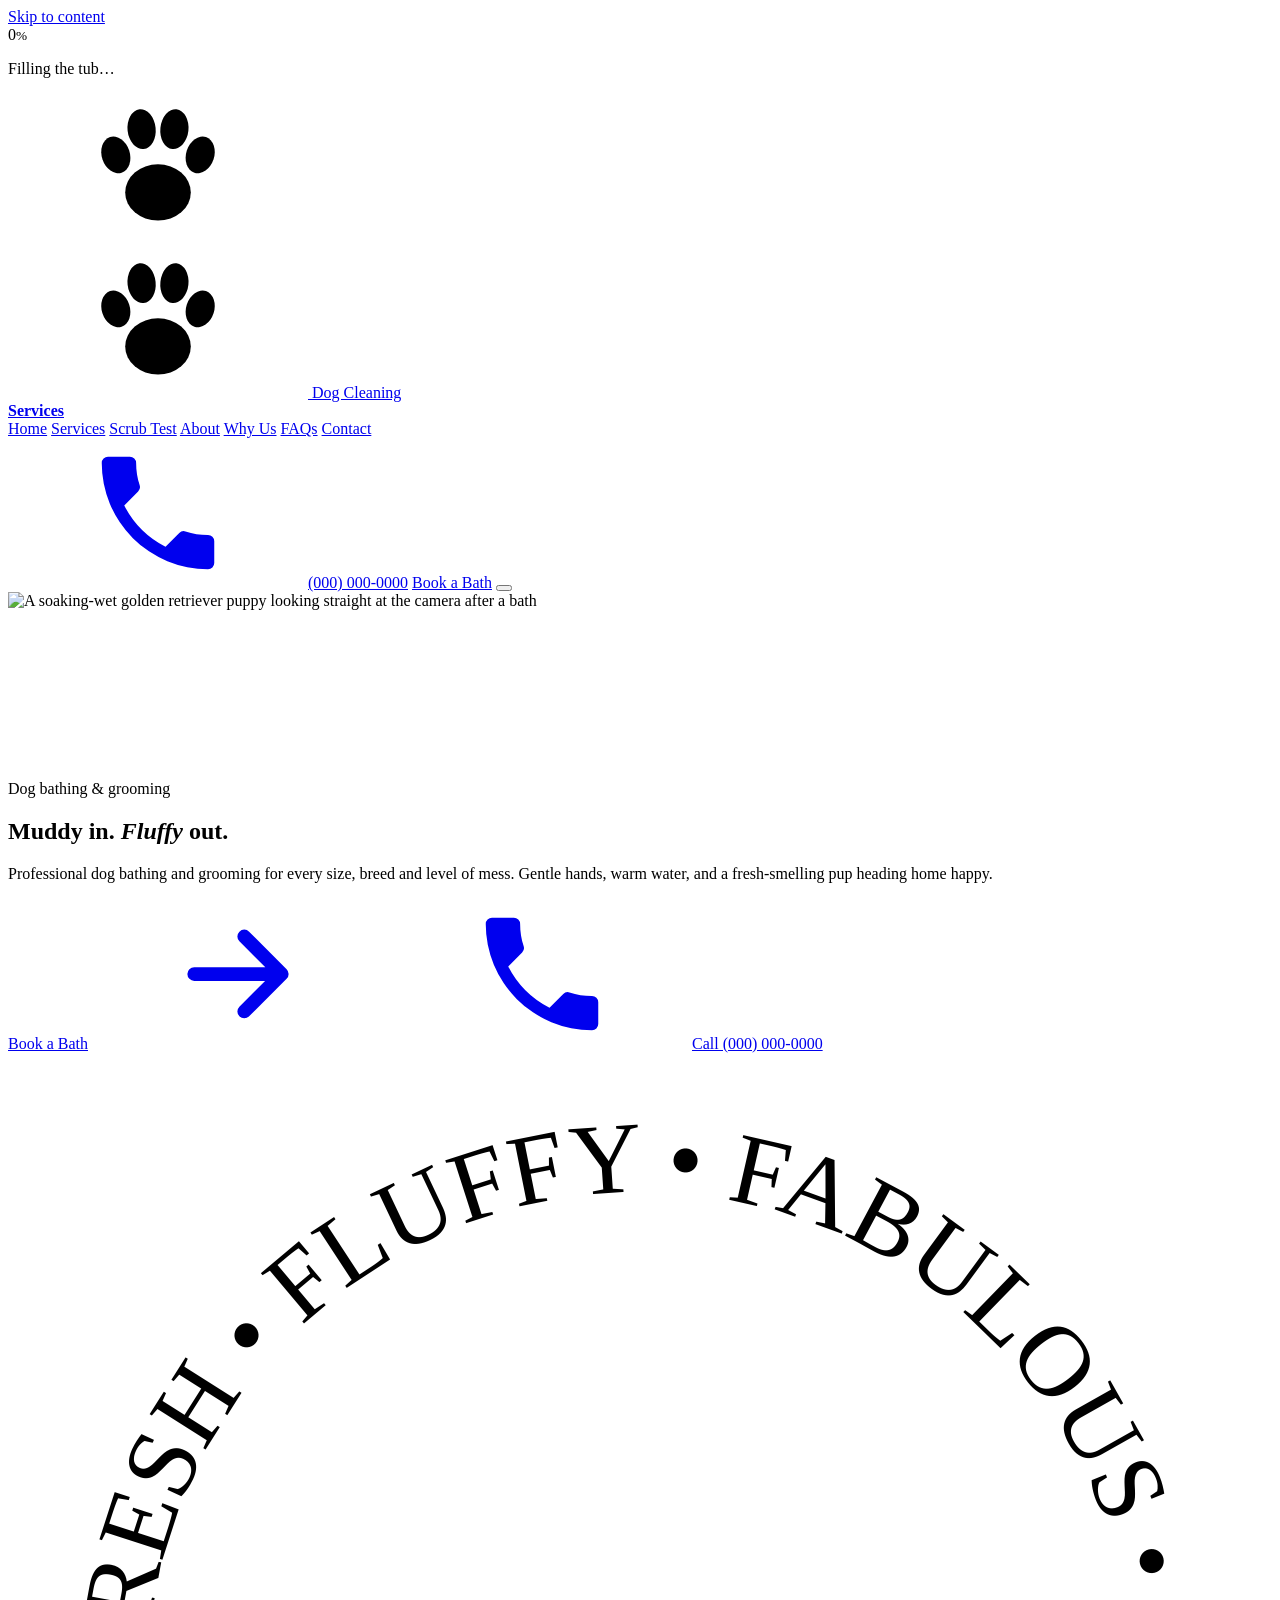
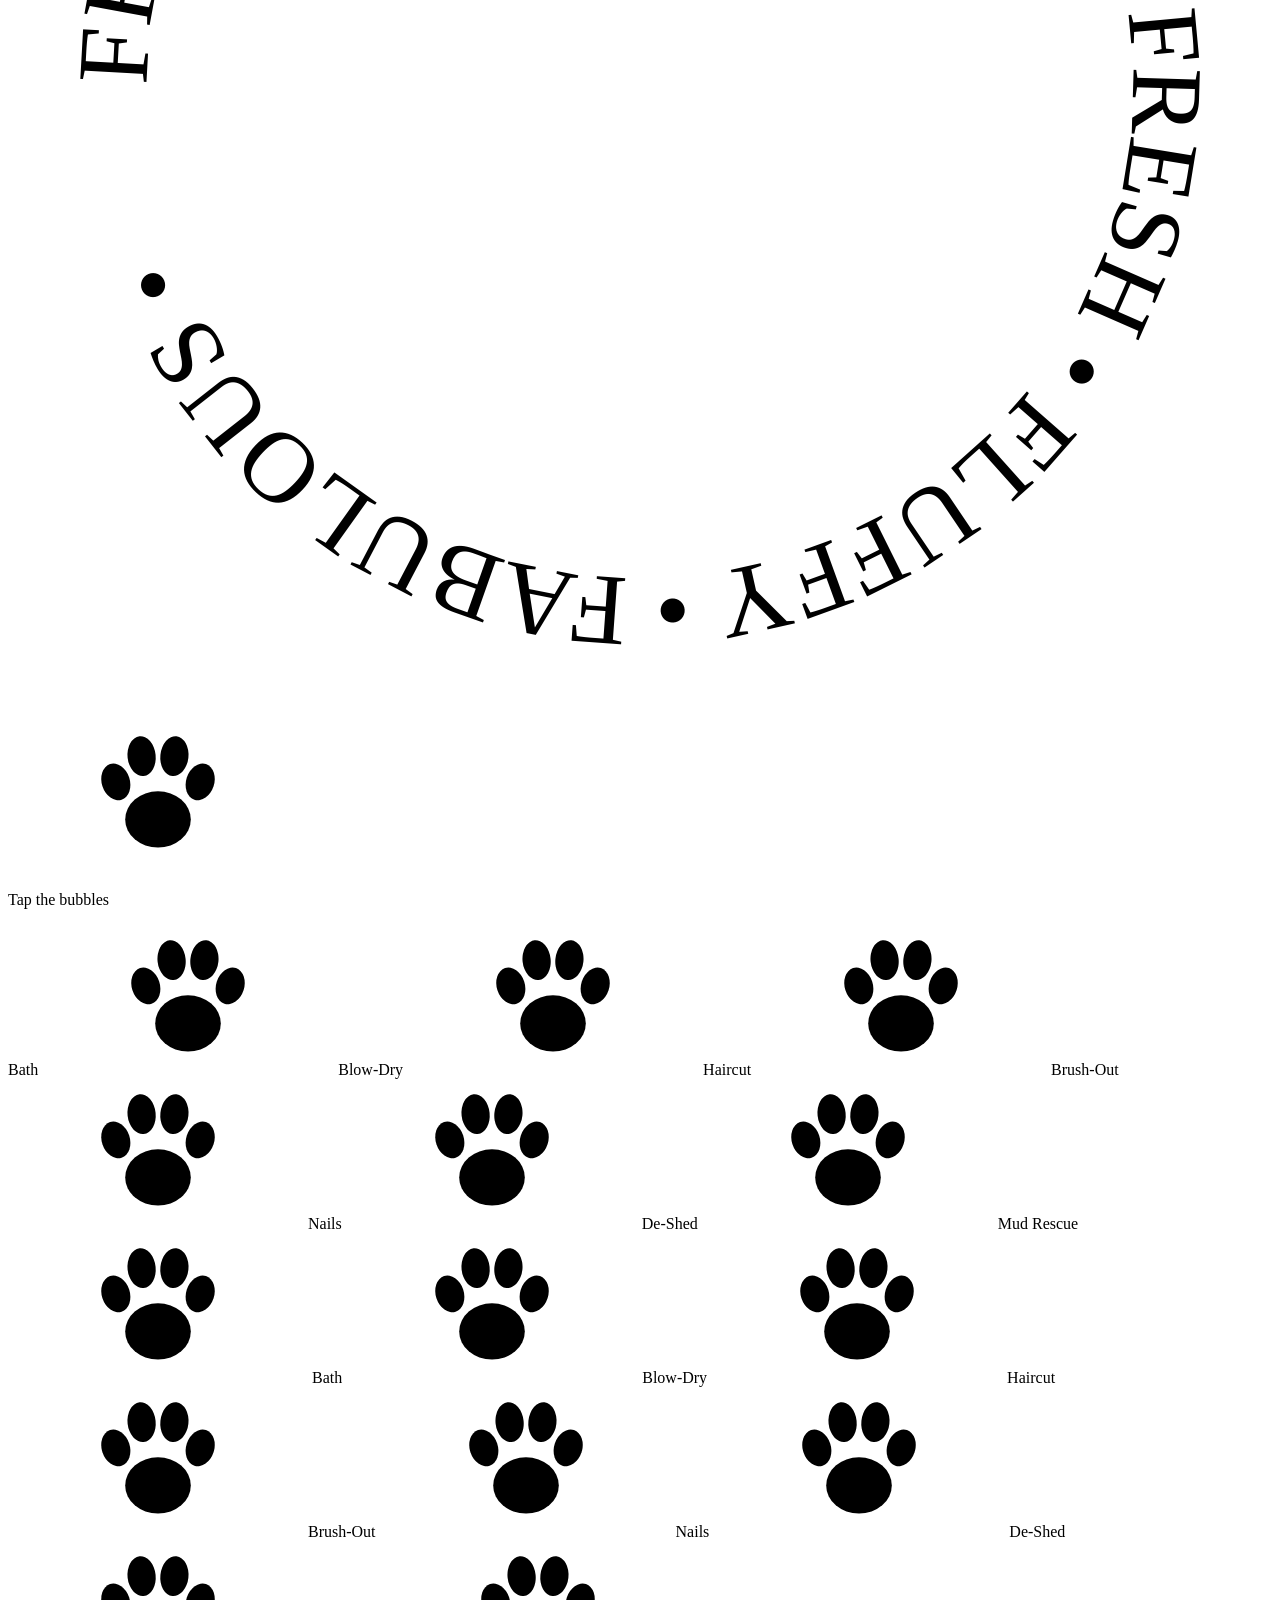
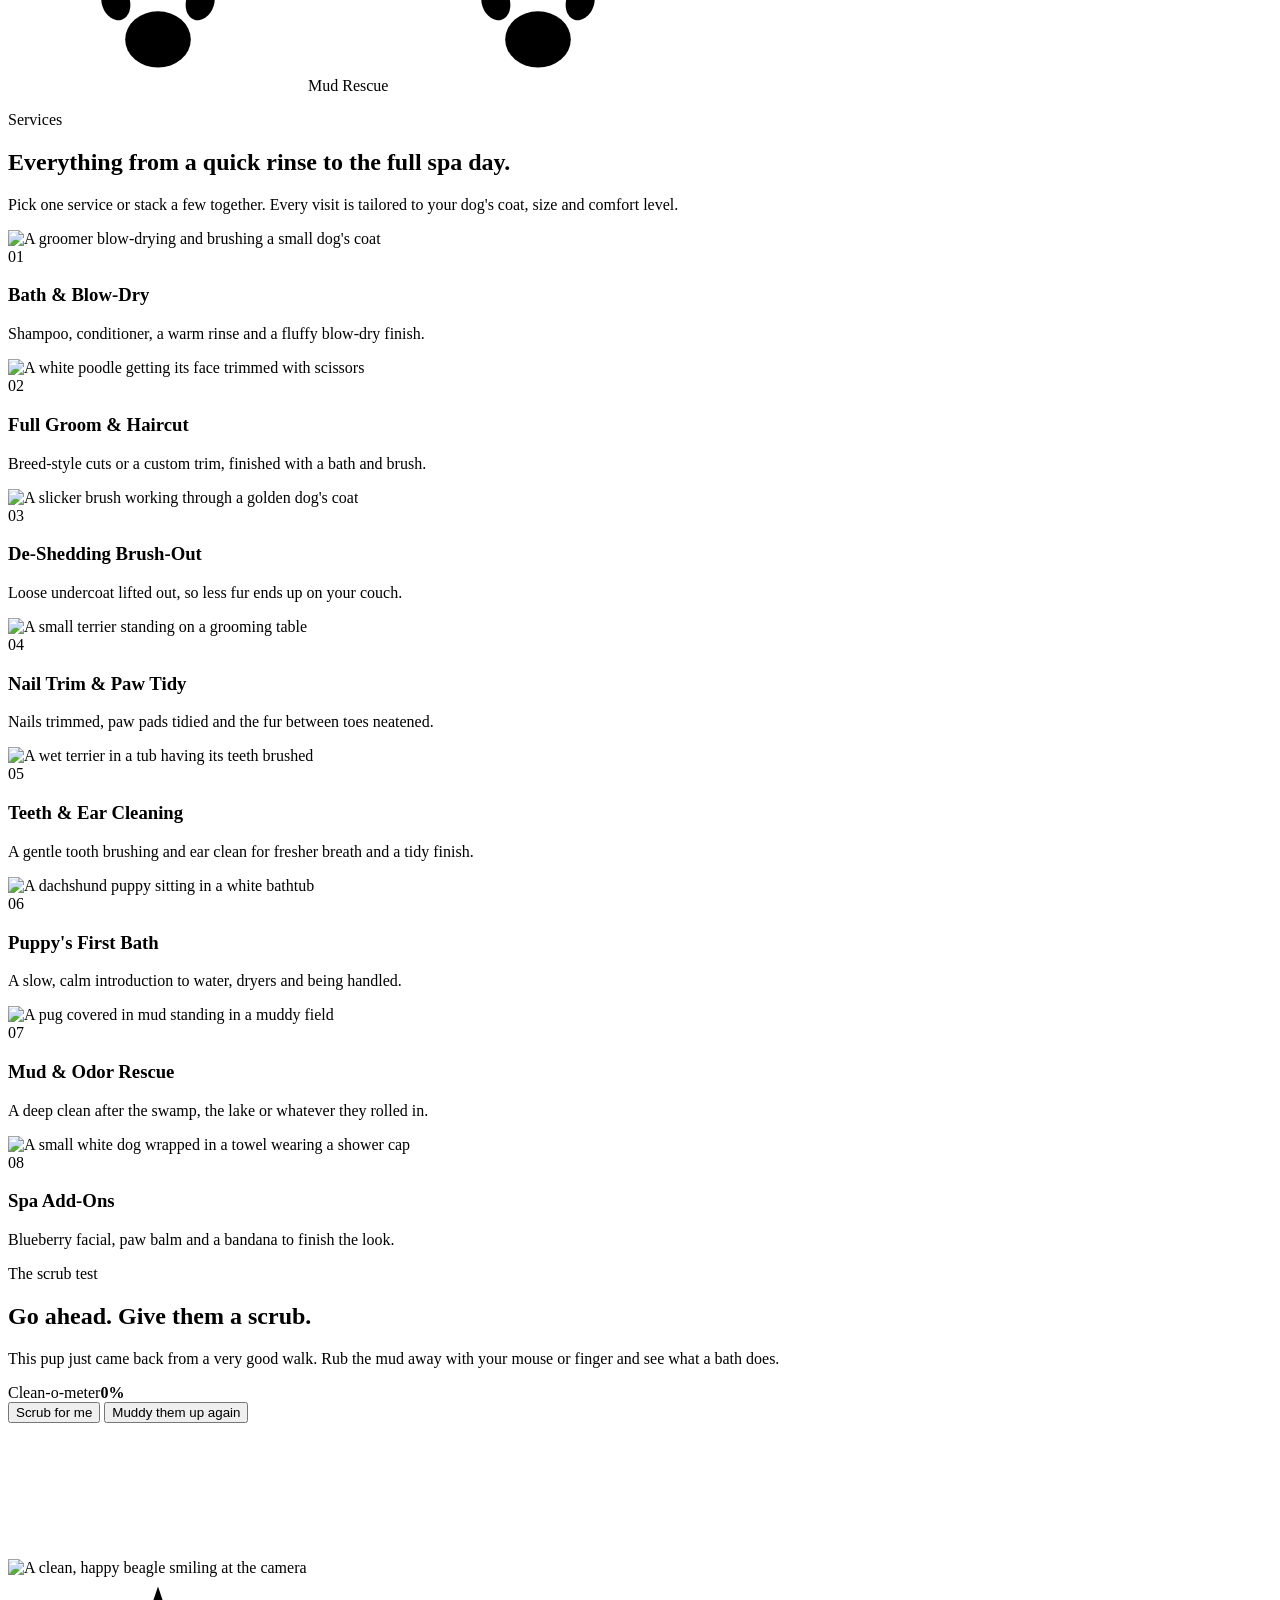
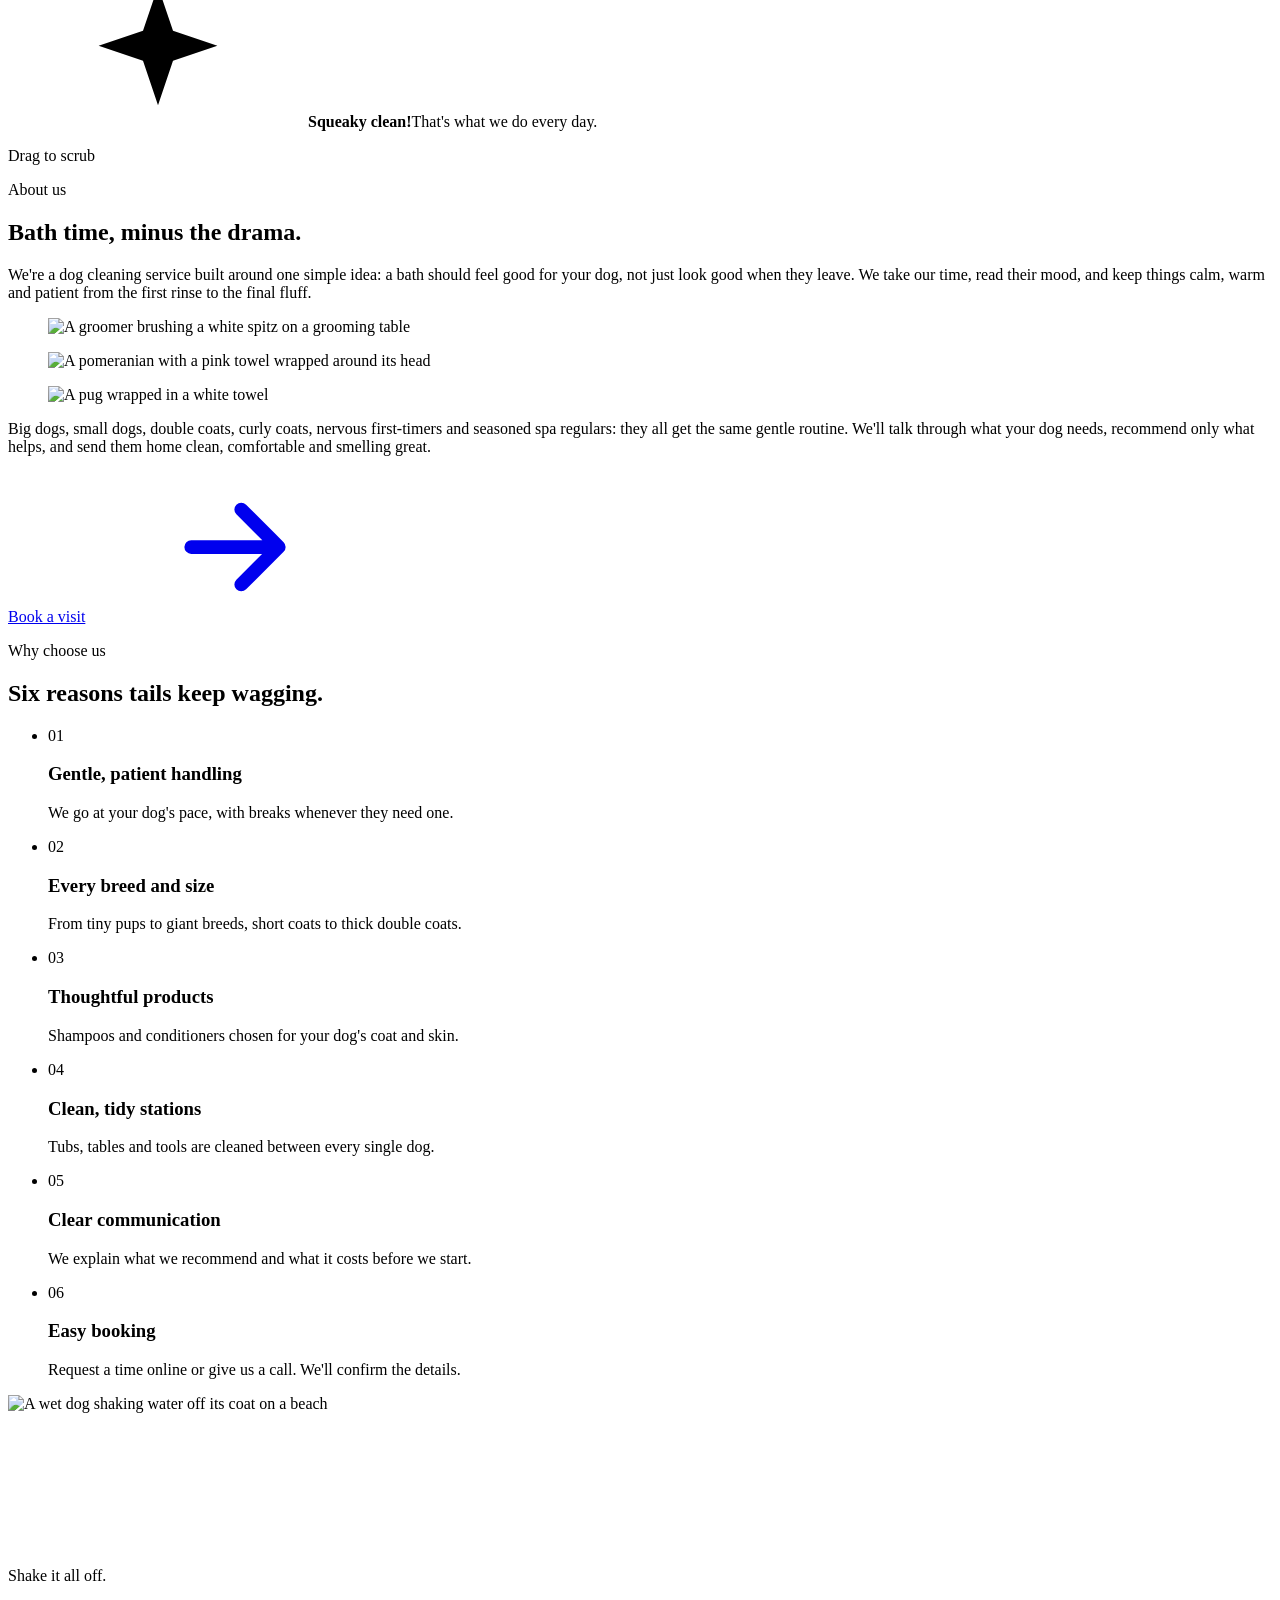
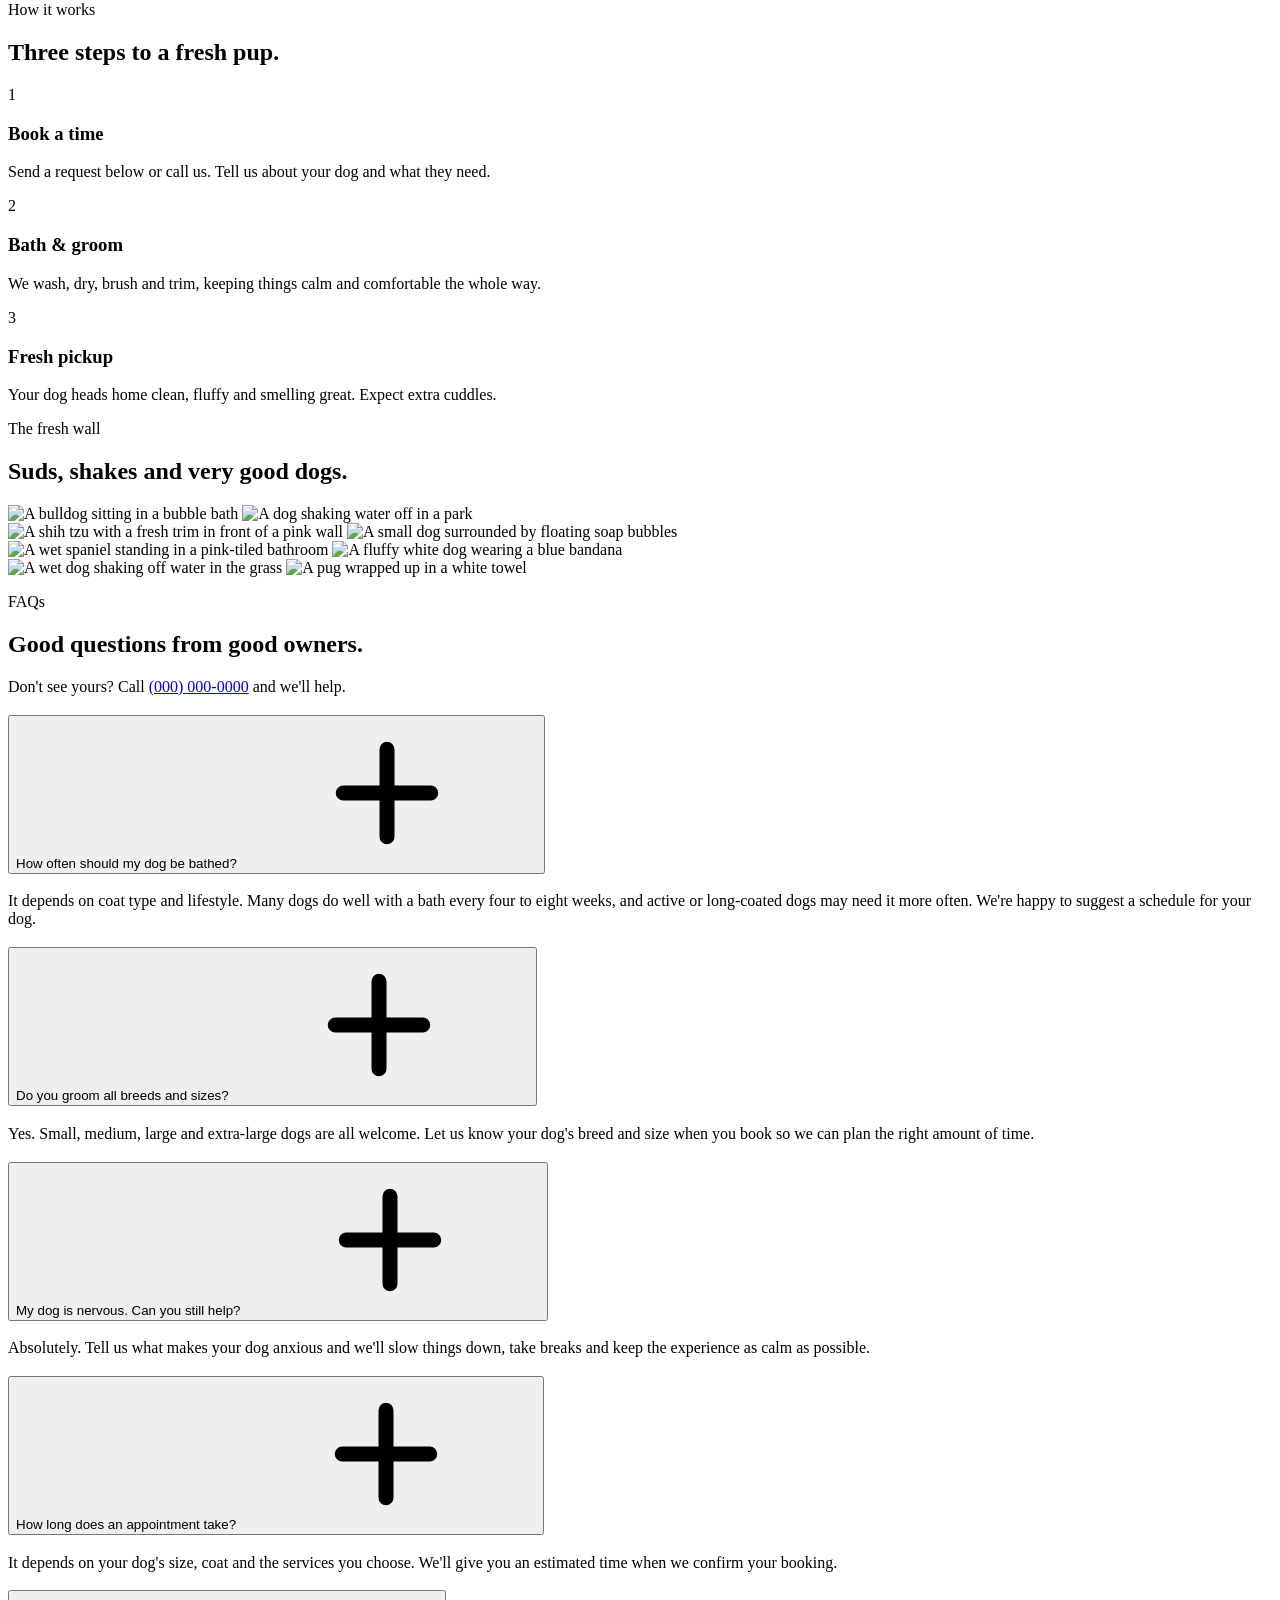
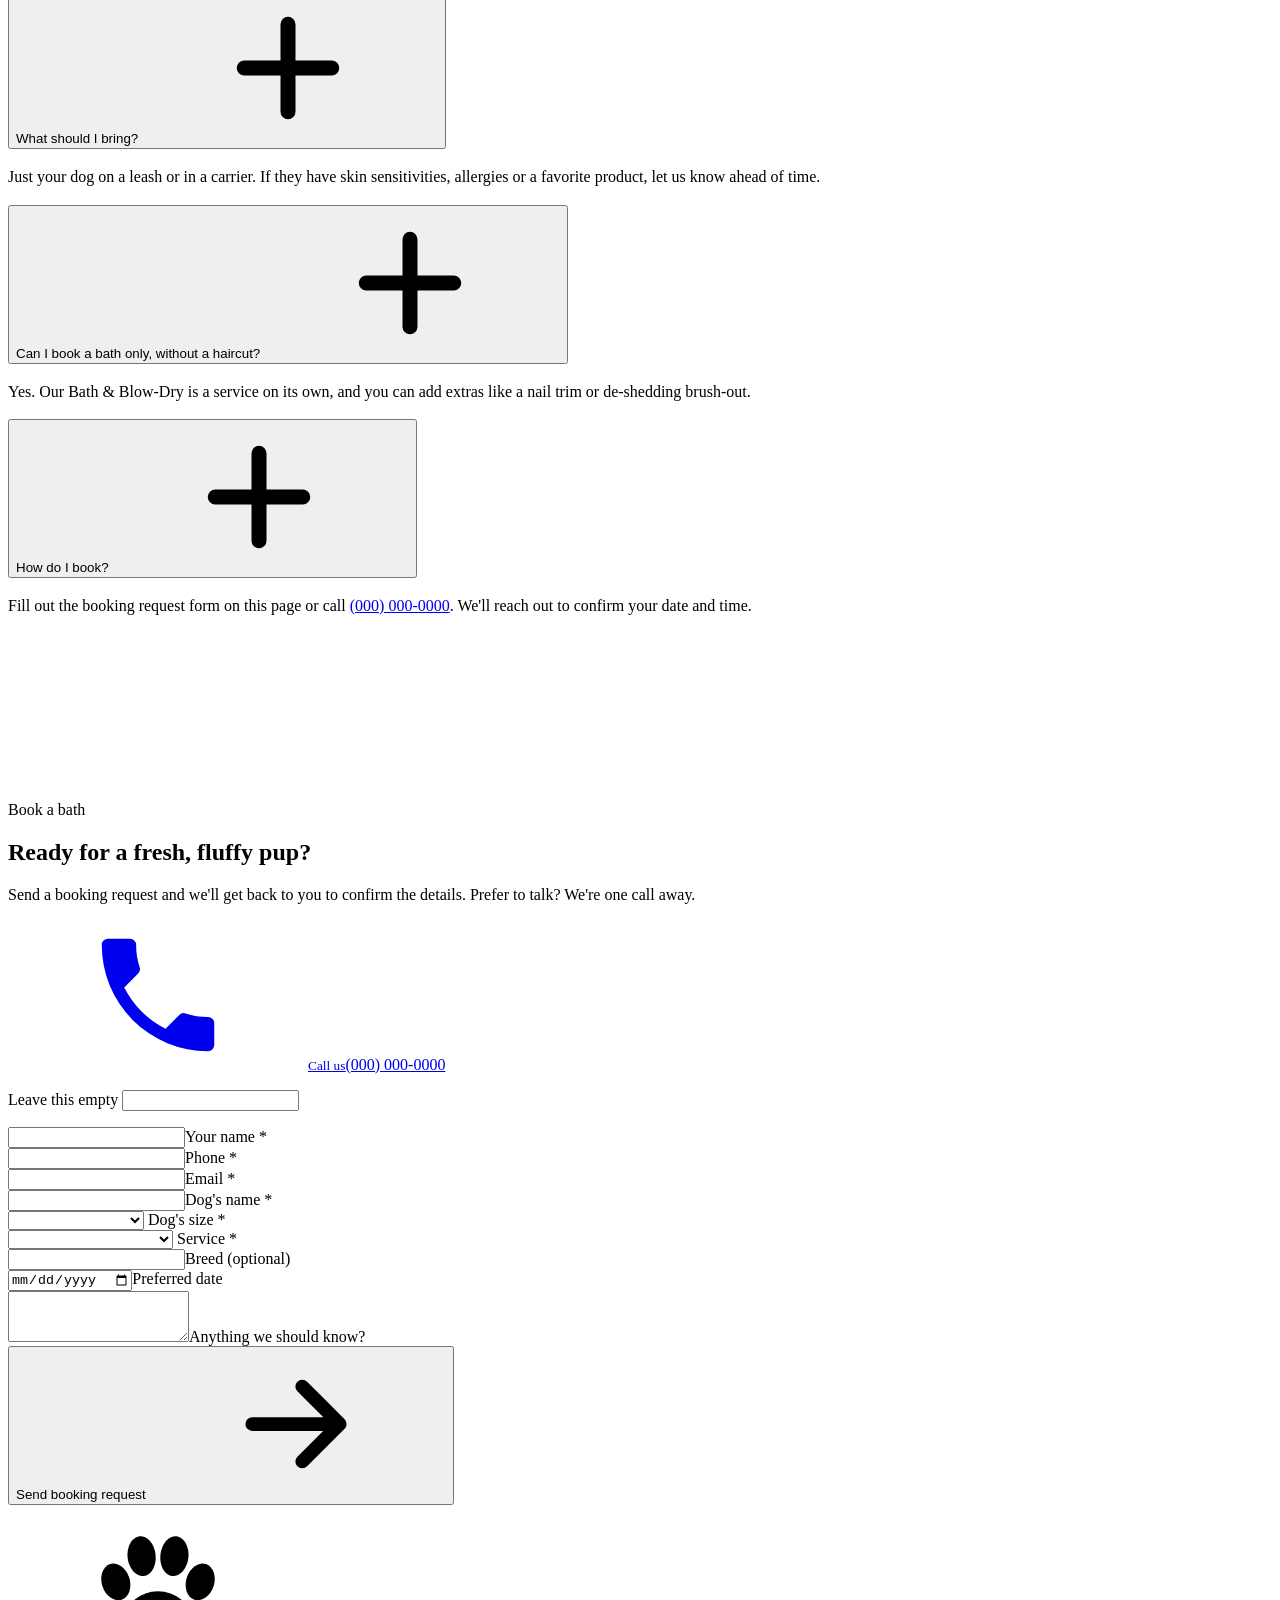
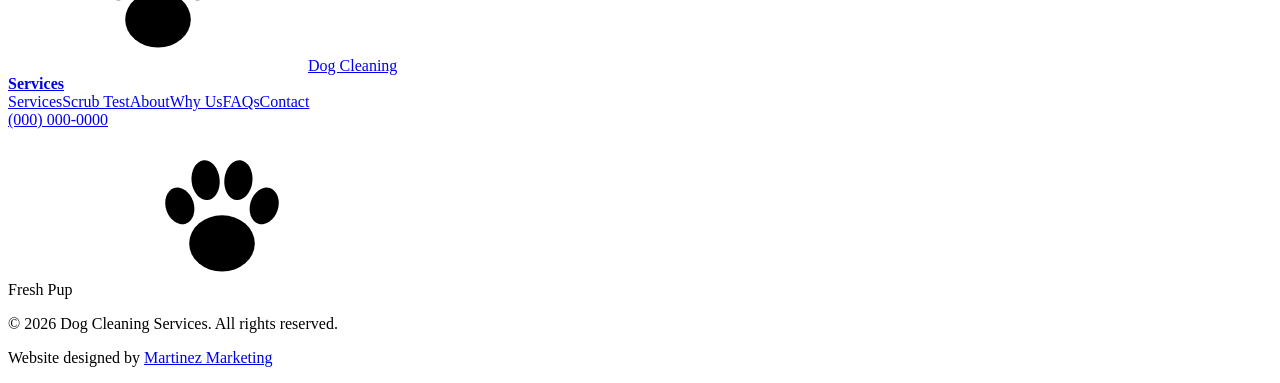
==== index.html @ 37df13fb "Add files via upload" ====
<!doctype html>
<html lang="en" class="no-js">
<head>
  <meta charset="utf-8">
  <meta name="viewport" content="width=device-width, initial-scale=1">
  <title>Dog Cleaning Services | Dog Bathing, Grooming &amp; De-Shedding</title>
  <meta name="description" content="Dog Cleaning Services offers professional dog baths, blow-drys, haircuts, de-shedding, nail trims and mud rescues for every breed and size. Book a bath or call (000) 000-0000.">
  <meta name="theme-color" content="#0b0f1a">
  <link rel="icon" href="assets/favicon.svg" type="image/svg+xml">

  <meta property="og:type" content="website">
  <meta property="og:title" content="Dog Cleaning Services | Muddy In. Fluffy Out.">
  <meta property="og:description" content="Professional dog bathing and grooming for every size, breed and level of mess.">
  <meta property="og:image" content="assets/images/og-image.jpg">
  <meta name="twitter:card" content="summary_large_image">

  <script type="application/ld+json">
  {
    "@context": "https://schema.org",
    "@type": "LocalBusiness",
    "additionalType": "https://schema.org/PetGrooming",
    "name": "Dog Cleaning Services",
    "telephone": "+1-000-000-0000",
    "description": "Professional dog bathing, grooming, de-shedding, nail trims and mud rescues for every breed and size.",
    "image": "assets/images/og-image.jpg",
    "priceRange": "$$"
  }
  </script>

  <link rel="preconnect" href="https://fonts.googleapis.com">
  <link rel="preconnect" href="https://fonts.gstatic.com" crossorigin>
  <link href="https://fonts.googleapis.com/css2?family=Bricolage+Grotesque:opsz,wght@12..96,300..800&family=DM+Sans:opsz,wght@9..40,400..700&display=swap" rel="stylesheet">
  <link rel="preload" as="image" href="assets/images/hero-wet-golden.webp">
  <link rel="stylesheet" href="css/styles.css">
  <script>
    (function (d) {
      var c = d.documentElement;
      c.className = c.className.replace('no-js', 'js');
      if (window.matchMedia && matchMedia('(prefers-reduced-motion: reduce)').matches) c.className += ' reduced';
    })(document);
  </script>
</head>
<body>
  <a class="skip" href="#main">Skip to content</a>

  <!-- SVG icon sprite -->
  <svg width="0" height="0" style="position:absolute" aria-hidden="true" focusable="false">
    <symbol id="i-paw" viewBox="0 0 64 64"><ellipse cx="32" cy="42" rx="14" ry="12"/><ellipse cx="14" cy="26" rx="6" ry="8" transform="rotate(-18 14 26)"/><ellipse cx="25" cy="15" rx="6" ry="8.5" transform="rotate(-6 25 15)"/><ellipse cx="39" cy="15" rx="6" ry="8.5" transform="rotate(6 39 15)"/><ellipse cx="50" cy="26" rx="6" ry="8" transform="rotate(18 50 26)"/></symbol>
    <symbol id="i-arrow" viewBox="0 0 24 24"><path d="M5 12h13M13 6l6 6-6 6" fill="none" stroke="currentColor" stroke-width="2.2" stroke-linecap="round" stroke-linejoin="round"/></symbol>
    <symbol id="i-phone" viewBox="0 0 24 24"><path d="M6.6 10.8a15.1 15.1 0 0 0 6.6 6.6l2.2-2.2a1 1 0 0 1 1-.25 11.4 11.4 0 0 0 3.6.57 1 1 0 0 1 1 1V20a1 1 0 0 1-1 1A17 17 0 0 1 3 4a1 1 0 0 1 1-1h3.5a1 1 0 0 1 1 1c0 1.25.2 2.45.57 3.57a1 1 0 0 1-.25 1z" fill="currentColor"/></symbol>
    <symbol id="i-plus" viewBox="0 0 24 24"><path d="M12 5v14M5 12h14" fill="none" stroke="currentColor" stroke-width="2.4" stroke-linecap="round"/></symbol>
    <symbol id="i-spark" viewBox="0 0 24 24"><path d="M12 1.5l2.4 7.1 7.1 2.4-7.1 2.4L12 20.5l-2.4-7.1L2.5 11l7.1-2.4z" fill="currentColor"/></symbol>
  </svg>

  <!-- Preloader -->
  <div class="loader" aria-hidden="true">
    <div class="loader__tub">
      <div class="loader__water"><span class="loader__wave"></span></div>
      <div class="loader__count"><span class="loader__num">0</span><small>%</small></div>
    </div>
    <p class="loader__label">Filling the tub…</p>
    <div class="loader__splash"></div>
  </div>

  <div class="cursor" aria-hidden="true"><span class="cursor__dot"></span><span class="cursor__ring"><svg><use href="#i-paw"/></svg></span></div>
  <div class="progress" aria-hidden="true"><span></span></div>

  <!-- Header -->
  <header class="nav" id="top">
    <div class="nav__inner">
      <a href="#home" class="brand" aria-label="Dog Cleaning Services, back to top">
        <span class="brand__mark"><svg><use href="#i-paw"/></svg></span>
        <span class="brand__text">Dog Cleaning<br><b>Services</b></span>
      </a>
      <nav class="nav__links" aria-label="Primary">
        <a href="#home">Home</a>
        <a href="#services">Services</a>
        <a href="#scrub">Scrub Test</a>
        <a href="#about">About</a>
        <a href="#why">Why Us</a>
        <a href="#faq">FAQs</a>
        <a href="#contact">Contact</a>
      </nav>
      <div class="nav__cta">
        <a href="tel:+10000000000" class="nav__phone"><svg><use href="#i-phone"/></svg><span>(000) 000-0000</span></a>
        <a href="#contact" class="btn btn--pink btn--sm magnetic"><span>Book a Bath</span></a>
        <button class="burger" aria-expanded="false" aria-controls="mobile-menu" aria-label="Open menu"><span></span><span></span></button>
      </div>
    </div>
  </header>

  <div class="mmenu" id="mobile-menu" hidden>
    <nav aria-label="Mobile">
      <a href="#home">Home</a>
      <a href="#services">Services</a>
      <a href="#scrub">Scrub Test</a>
      <a href="#about">About</a>
      <a href="#why">Why Us</a>
      <a href="#faq">FAQs</a>
      <a href="#contact">Contact</a>
    </nav>
    <div class="mmenu__foot">
      <a href="#contact" class="btn btn--pink"><span>Book a Bath</span></a>
      <a href="tel:+10000000000" class="btn btn--ghost"><svg><use href="#i-phone"/></svg><span>(000) 000-0000</span></a>
    </div>
  </div>

  <main id="main">

    <!-- HERO -->
    <section class="hero" id="home" aria-labelledby="hero-title">
      <div class="hero__media">
        <img src="assets/images/hero-wet-golden.webp" alt="A soaking-wet golden retriever puppy looking straight at the camera after a bath" width="2200" height="1237" fetchpriority="high">
      </div>
      <div class="hero__shade"></div>
      <canvas class="hero__bubbles" aria-hidden="true"></canvas>

      <div class="hero__content wrap">
        <p class="eyebrow hero__eyebrow"><span class="dot"></span> Dog bathing &amp; grooming</p>
        <h1 class="hero__title" id="hero-title">
          <span class="line"><span class="line__in">Muddy in.</span></span>
          <span class="line"><span class="line__in"><em>Fluffy</em> out.</span></span>
        </h1>
        <div class="hero__bottom">
          <p class="hero__lead">Professional dog bathing and grooming for every size, breed and level of mess. Gentle hands, warm water, and a fresh-smelling pup heading home happy.</p>
          <div class="hero__actions">
            <a href="#contact" class="btn btn--pink magnetic"><span>Book a Bath</span><svg><use href="#i-arrow"/></svg></a>
            <a href="tel:+10000000000" class="btn btn--glass magnetic"><svg><use href="#i-phone"/></svg><span>Call (000) 000-0000</span></a>
          </div>
        </div>
      </div>

      <div class="hero__sticker" aria-hidden="true">
        <svg viewBox="0 0 200 200"><defs><path id="circ" d="M100,100 m-78,0 a78,78 0 1,1 156,0 a78,78 0 1,1 -156,0"/></defs><text><textPath href="#circ">FRESH • FLUFFY • FABULOUS • FRESH • FLUFFY • FABULOUS •</textPath></text></svg>
        <span class="hero__sticker-paw"><svg><use href="#i-paw"/></svg></span>
      </div>
      <p class="hero__hint" aria-hidden="true"><span class="hint-bub"></span> Tap the bubbles</p>
    </section>

    <!-- MARQUEE -->
    <div class="marquee" aria-hidden="true">
      <div class="marquee__track">
        <span>Bath</span><svg><use href="#i-paw"/></svg><span>Blow-Dry</span><svg><use href="#i-paw"/></svg><span>Haircut</span><svg><use href="#i-paw"/></svg><span>Brush-Out</span><svg><use href="#i-paw"/></svg><span>Nails</span><svg><use href="#i-paw"/></svg><span>De-Shed</span><svg><use href="#i-paw"/></svg><span>Mud Rescue</span><svg><use href="#i-paw"/></svg>
        <span>Bath</span><svg><use href="#i-paw"/></svg><span>Blow-Dry</span><svg><use href="#i-paw"/></svg><span>Haircut</span><svg><use href="#i-paw"/></svg><span>Brush-Out</span><svg><use href="#i-paw"/></svg><span>Nails</span><svg><use href="#i-paw"/></svg><span>De-Shed</span><svg><use href="#i-paw"/></svg><span>Mud Rescue</span><svg><use href="#i-paw"/></svg>
      </div>
    </div>

    <!-- SERVICES -->
    <section class="services section" id="services" aria-labelledby="services-title">
      <div class="wrap">
        <div class="shead">
          <p class="eyebrow"><span class="dot"></span> Services</p>
          <h2 class="h2 split" id="services-title">Everything from a quick rinse to the full spa day.</h2>
          <p class="shead__lead">Pick one service or stack a few together. Every visit is tailored to your dog's coat, size and comfort level.</p>
        </div>

        <div class="cards">
          <article class="card" style="--c:var(--aqua)">
            <div class="card__img"><img src="assets/images/svc-bath-dry.webp" alt="A groomer blow-drying and brushing a small dog's coat" width="1100" height="733" loading="lazy"></div>
            <div class="card__body"><span class="card__n">01</span><h3>Bath &amp; Blow-Dry</h3><p>Shampoo, conditioner, a warm rinse and a fluffy blow-dry finish.</p></div>
          </article>
          <article class="card" style="--c:var(--pink)">
            <div class="card__img"><img src="assets/images/svc-haircut.webp" alt="A white poodle getting its face trimmed with scissors" width="1100" height="733" loading="lazy"></div>
            <div class="card__body"><span class="card__n">02</span><h3>Full Groom &amp; Haircut</h3><p>Breed-style cuts or a custom trim, finished with a bath and brush.</p></div>
          </article>
          <article class="card" style="--c:var(--sun)">
            <div class="card__img"><img src="assets/images/svc-brush-out.webp" alt="A slicker brush working through a golden dog's coat" width="1100" height="825" loading="lazy"></div>
            <div class="card__body"><span class="card__n">03</span><h3>De-Shedding Brush-Out</h3><p>Loose undercoat lifted out, so less fur ends up on your couch.</p></div>
          </article>
          <article class="card" style="--c:var(--sky)">
            <div class="card__img"><img src="assets/images/svc-tidy-table.webp" alt="A small terrier standing on a grooming table" width="1100" height="825" loading="lazy"></div>
            <div class="card__body"><span class="card__n">04</span><h3>Nail Trim &amp; Paw Tidy</h3><p>Nails trimmed, paw pads tidied and the fur between toes neatened.</p></div>
          </article>
          <article class="card" style="--c:var(--aqua)">
            <div class="card__img"><img src="assets/images/svc-teeth.webp" alt="A wet terrier in a tub having its teeth brushed" width="1100" height="733" loading="lazy"></div>
            <div class="card__body"><span class="card__n">05</span><h3>Teeth &amp; Ear Cleaning</h3><p>A gentle tooth brushing and ear clean for fresher breath and a tidy finish.</p></div>
          </article>
          <article class="card" style="--c:var(--pink)">
            <div class="card__img"><img src="assets/images/svc-puppy-bath.webp" alt="A dachshund puppy sitting in a white bathtub" width="1100" height="1650" loading="lazy"></div>
            <div class="card__body"><span class="card__n">06</span><h3>Puppy's First Bath</h3><p>A slow, calm introduction to water, dryers and being handled.</p></div>
          </article>
          <article class="card" style="--c:var(--sun)">
            <div class="card__img"><img src="assets/images/svc-mud-rescue.webp" alt="A pug covered in mud standing in a muddy field" width="1100" height="1650" loading="lazy"></div>
            <div class="card__body"><span class="card__n">07</span><h3>Mud &amp; Odor Rescue</h3><p>A deep clean after the swamp, the lake or whatever they rolled in.</p></div>
          </article>
          <article class="card" style="--c:var(--sky)">
            <div class="card__img"><img src="assets/images/svc-spa.webp" alt="A small white dog wrapped in a towel wearing a shower cap" width="1100" height="1575" loading="lazy"></div>
            <div class="card__body"><span class="card__n">08</span><h3>Spa Add-Ons</h3><p>Blueberry facial, paw balm and a bandana to finish the look.</p></div>
          </article>
        </div>
      </div>
    </section>

    <!-- SCRUB TEST -->
    <section class="scrub section" id="scrub" aria-labelledby="scrub-title">
      <div class="wrap scrub__grid">
        <div class="scrub__copy">
          <p class="eyebrow"><span class="dot"></span> The scrub test</p>
          <h2 class="h2 split" id="scrub-title">Go ahead. Give them a scrub.</h2>
          <p class="scrub__lead">This pup just came back from a very good walk. Rub the mud away with your mouse or finger and see what a bath does.</p>
          <div class="meter" role="group" aria-label="Clean-o-meter">
            <div class="meter__top"><span>Clean-o-meter</span><b class="meter__val" aria-live="polite">0%</b></div>
            <div class="meter__bar"><span class="meter__fill"></span></div>
          </div>
          <div class="scrub__btns">
            <button type="button" class="btn btn--aqua btn--sm" data-scrub="auto"><span>Scrub for me</span></button>
            <button type="button" class="btn btn--ghost btn--sm" data-scrub="reset"><span>Muddy them up again</span></button>
          </div>
        </div>
        <div class="scrub__stage">
          <img src="assets/images/clean-beagle.webp" alt="A clean, happy beagle smiling at the camera" width="1400" height="1050" loading="lazy">
          <canvas class="scrub__mud" aria-label="Muddy layer. Drag across it to scrub it clean, or use the Scrub for me button." role="img"></canvas>
          <canvas class="scrub__fx" aria-hidden="true"></canvas>
          <div class="scrub__done" aria-hidden="true"><svg><use href="#i-spark"/></svg><b>Squeaky clean!</b><span>That's what we do every day.</span></div>
          <p class="scrub__tag" aria-hidden="true">Drag to scrub</p>
        </div>
      </div>
    </section>

    <!-- ABOUT -->
    <section class="about section" id="about" aria-labelledby="about-title">
      <div class="wrap about__grid">
        <div class="about__head">
          <p class="eyebrow"><span class="dot"></span> About us</p>
          <h2 class="h2" id="about-title">Bath time, minus the drama.</h2>
        </div>
        <p class="about__statement words">We're a dog cleaning service built around one simple idea: a bath should feel good for your dog, not just look good when they leave. We take our time, read their mood, and keep things calm, warm and patient from the first rinse to the final fluff.</p>
        <div class="about__media">
          <figure class="about__img about__img--a" data-speed="-0.08"><img src="assets/images/groomer.webp" alt="A groomer brushing a white spitz on a grooming table" width="1400" height="932" loading="lazy"></figure>
          <figure class="about__img about__img--b" data-speed="0.12"><img src="assets/images/towel-turban.webp" alt="A pomeranian with a pink towel wrapped around its head" width="1200" height="800" loading="lazy"></figure>
          <figure class="about__img about__img--c" data-speed="0.22"><img src="assets/images/towel-pug.webp" alt="A pug wrapped in a white towel" width="1000" height="1278" loading="lazy"></figure>
        </div>
        <div class="about__copy">
          <p>Big dogs, small dogs, double coats, curly coats, nervous first-timers and seasoned spa regulars: they all get the same gentle routine. We'll talk through what your dog needs, recommend only what helps, and send them home clean, comfortable and smelling great.</p>
          <a href="#contact" class="btn btn--dark magnetic"><span>Book a visit</span><svg><use href="#i-arrow"/></svg></a>
        </div>
      </div>
    </section>

    <!-- WHY -->
    <section class="why section" id="why" aria-labelledby="why-title">
      <div class="wrap">
        <div class="shead shead--center">
          <p class="eyebrow"><span class="dot"></span> Why choose us</p>
          <h2 class="h2 split" id="why-title">Six reasons tails keep wagging.</h2>
        </div>
        <ul class="bubbles">
          <li class="bub" style="--c:var(--aqua)"><span class="bub__n">01</span><h3>Gentle, patient handling</h3><p>We go at your dog's pace, with breaks whenever they need one.</p></li>
          <li class="bub" style="--c:var(--pink)"><span class="bub__n">02</span><h3>Every breed and size</h3><p>From tiny pups to giant breeds, short coats to thick double coats.</p></li>
          <li class="bub" style="--c:var(--sun)"><span class="bub__n">03</span><h3>Thoughtful products</h3><p>Shampoos and conditioners chosen for your dog's coat and skin.</p></li>
          <li class="bub" style="--c:var(--sky)"><span class="bub__n">04</span><h3>Clean, tidy stations</h3><p>Tubs, tables and tools are cleaned between every single dog.</p></li>
          <li class="bub" style="--c:var(--aqua)"><span class="bub__n">05</span><h3>Clear communication</h3><p>We explain what we recommend and what it costs before we start.</p></li>
          <li class="bub" style="--c:var(--pink)"><span class="bub__n">06</span><h3>Easy booking</h3><p>Request a time online or give us a call. We'll confirm the details.</p></li>
        </ul>
      </div>
    </section>

    <!-- BAND -->
    <section class="band" aria-label="Shake it off">
      <div class="band__pin">
        <div class="band__frame"><img src="assets/images/shake-beach.webp" alt="A wet dog shaking water off its coat on a beach" width="1800" height="1012" loading="lazy"></div>
        <canvas class="band__drops" aria-hidden="true"></canvas>
        <div class="band__text" aria-hidden="true">
          <span class="band__l band__l--1">Shake</span>
          <span class="band__l band__l--2">it all</span>
          <span class="band__l band__l--3">off.</span>
        </div>
      </div>
    </section>

    <!-- PROCESS -->
    <section class="process section" id="process" aria-labelledby="process-title">
      <div class="wrap">
        <div class="shead">
          <p class="eyebrow"><span class="dot"></span> How it works</p>
          <h2 class="h2 split" id="process-title">Three steps to a fresh pup.</h2>
        </div>
        <div class="steps">
          <div class="paws" aria-hidden="true"></div>
          <article class="step">
            <span class="step__n">1</span>
            <h3>Book a time</h3>
            <p>Send a request below or call us. Tell us about your dog and what they need.</p>
          </article>
          <article class="step">
            <span class="step__n">2</span>
            <h3>Bath &amp; groom</h3>
            <p>We wash, dry, brush and trim, keeping things calm and comfortable the whole way.</p>
          </article>
          <article class="step">
            <span class="step__n">3</span>
            <h3>Fresh pickup</h3>
            <p>Your dog heads home clean, fluffy and smelling great. Expect extra cuddles.</p>
          </article>
        </div>
      </div>
    </section>

    <!-- GALLERY -->
    <section class="gallery section" aria-labelledby="gallery-title">
      <div class="wrap">
        <div class="shead shead--center">
          <p class="eyebrow"><span class="dot"></span> The fresh wall</p>
          <h2 class="h2 split" id="gallery-title">Suds, shakes and very good dogs.</h2>
        </div>
      </div>
      <div class="gallery__cols">
        <div class="gcol" data-speed="-0.12">
          <img src="assets/images/bubble-bath.webp" alt="A bulldog sitting in a bubble bath" width="1000" height="1500" loading="lazy">
          <img src="assets/images/shake-park.webp" alt="A dog shaking water off in a park" width="1200" height="795" loading="lazy">
        </div>
        <div class="gcol" data-speed="0.1">
          <img src="assets/images/pink-pup.webp" alt="A shih tzu with a fresh trim in front of a pink wall" width="1000" height="1500" loading="lazy">
          <img src="assets/images/bubbles-play.webp" alt="A small dog surrounded by floating soap bubbles" width="1400" height="933" loading="lazy">
        </div>
        <div class="gcol" data-speed="-0.06">
          <img src="assets/images/wet-spaniel.webp" alt="A wet spaniel standing in a pink-tiled bathroom" width="1000" height="1500" loading="lazy">
          <img src="assets/images/fluffy-white.webp" alt="A fluffy white dog wearing a blue bandana" width="1000" height="1500" loading="lazy">
        </div>
        <div class="gcol" data-speed="0.16">
          <img src="assets/images/shake-grass.webp" alt="A wet dog shaking off water in the grass" width="1000" height="1504" loading="lazy">
          <img src="assets/images/towel-pug.webp" alt="A pug wrapped up in a white towel" width="1000" height="1278" loading="lazy">
        </div>
      </div>
    </section>

    <!-- FAQ -->
    <section class="faq section" id="faq" aria-labelledby="faq-title">
      <div class="wrap faq__grid">
        <div class="faq__head">
          <p class="eyebrow"><span class="dot"></span> FAQs</p>
          <h2 class="h2 split" id="faq-title">Good questions from good owners.</h2>
          <p>Don't see yours? Call <a href="tel:+10000000000">(000) 000-0000</a> and we'll help.</p>
        </div>
        <div class="acc">
          <div class="acc__item">
            <h3><button class="acc__btn" aria-expanded="false" aria-controls="faq-1" id="faq-1-btn">How often should my dog be bathed?<span class="acc__ico"><svg><use href="#i-plus"/></svg></span></button></h3>
            <div class="acc__panel" id="faq-1" role="region" aria-labelledby="faq-1-btn"><p>It depends on coat type and lifestyle. Many dogs do well with a bath every four to eight weeks, and active or long-coated dogs may need it more often. We're happy to suggest a schedule for your dog.</p></div>
          </div>
          <div class="acc__item">
            <h3><button class="acc__btn" aria-expanded="false" aria-controls="faq-2" id="faq-2-btn">Do you groom all breeds and sizes?<span class="acc__ico"><svg><use href="#i-plus"/></svg></span></button></h3>
            <div class="acc__panel" id="faq-2" role="region" aria-labelledby="faq-2-btn"><p>Yes. Small, medium, large and extra-large dogs are all welcome. Let us know your dog's breed and size when you book so we can plan the right amount of time.</p></div>
          </div>
          <div class="acc__item">
            <h3><button class="acc__btn" aria-expanded="false" aria-controls="faq-3" id="faq-3-btn">My dog is nervous. Can you still help?<span class="acc__ico"><svg><use href="#i-plus"/></svg></span></button></h3>
            <div class="acc__panel" id="faq-3" role="region" aria-labelledby="faq-3-btn"><p>Absolutely. Tell us what makes your dog anxious and we'll slow things down, take breaks and keep the experience as calm as possible.</p></div>
          </div>
          <div class="acc__item">
            <h3><button class="acc__btn" aria-expanded="false" aria-controls="faq-4" id="faq-4-btn">How long does an appointment take?<span class="acc__ico"><svg><use href="#i-plus"/></svg></span></button></h3>
            <div class="acc__panel" id="faq-4" role="region" aria-labelledby="faq-4-btn"><p>It depends on your dog's size, coat and the services you choose. We'll give you an estimated time when we confirm your booking.</p></div>
          </div>
          <div class="acc__item">
            <h3><button class="acc__btn" aria-expanded="false" aria-controls="faq-5" id="faq-5-btn">What should I bring?<span class="acc__ico"><svg><use href="#i-plus"/></svg></span></button></h3>
            <div class="acc__panel" id="faq-5" role="region" aria-labelledby="faq-5-btn"><p>Just your dog on a leash or in a carrier. If they have skin sensitivities, allergies or a favorite product, let us know ahead of time.</p></div>
          </div>
          <div class="acc__item">
            <h3><button class="acc__btn" aria-expanded="false" aria-controls="faq-6" id="faq-6-btn">Can I book a bath only, without a haircut?<span class="acc__ico"><svg><use href="#i-plus"/></svg></span></button></h3>
            <div class="acc__panel" id="faq-6" role="region" aria-labelledby="faq-6-btn"><p>Yes. Our Bath &amp; Blow-Dry is a service on its own, and you can add extras like a nail trim or de-shedding brush-out.</p></div>
          </div>
          <div class="acc__item">
            <h3><button class="acc__btn" aria-expanded="false" aria-controls="faq-7" id="faq-7-btn">How do I book?<span class="acc__ico"><svg><use href="#i-plus"/></svg></span></button></h3>
            <div class="acc__panel" id="faq-7" role="region" aria-labelledby="faq-7-btn"><p>Fill out the booking request form on this page or call <a href="tel:+10000000000">(000) 000-0000</a>. We'll reach out to confirm your date and time.</p></div>
          </div>
        </div>
      </div>
    </section>

    <!-- CONTACT -->
    <section class="contact section" id="contact" aria-labelledby="contact-title">
      <canvas class="contact__bubbles" aria-hidden="true"></canvas>
      <div class="wrap contact__grid">
        <div class="contact__copy">
          <p class="eyebrow"><span class="dot"></span> Book a bath</p>
          <h2 class="h2 split" id="contact-title">Ready for a fresh, fluffy pup?</h2>
          <p class="contact__lead">Send a booking request and we'll get back to you to confirm the details. Prefer to talk? We're one call away.</p>
          <a href="tel:+10000000000" class="contact__phone magnetic"><span class="contact__phone-ico"><svg><use href="#i-phone"/></svg></span><span><small>Call us</small>(000) 000-0000</span></a>
        </div>

        <div class="formcard">
          <form class="bform" name="booking" method="POST" action="/thank-you.html" data-netlify="true" netlify-honeypot="bot-field" novalidate>
            <input type="hidden" name="form-name" value="booking">
            <p class="hp" aria-hidden="true"><label>Leave this empty <input name="bot-field" tabindex="-1" autocomplete="off"></label></p>

            <div class="bform__row">
              <div class="field"><input id="f-name" name="name" type="text" autocomplete="name" placeholder=" " required><label for="f-name">Your name *</label><span class="field__err" id="f-name-err"></span></div>
              <div class="field"><input id="f-phone" name="phone" type="tel" autocomplete="tel" placeholder=" " required><label for="f-phone">Phone *</label><span class="field__err" id="f-phone-err"></span></div>
            </div>
            <div class="bform__row">
              <div class="field"><input id="f-email" name="email" type="email" autocomplete="email" placeholder=" " required><label for="f-email">Email *</label><span class="field__err" id="f-email-err"></span></div>
              <div class="field"><input id="f-dog" name="dog-name" type="text" placeholder=" " required><label for="f-dog">Dog's name *</label><span class="field__err" id="f-dog-err"></span></div>
            </div>
            <div class="bform__row">
              <div class="field field--select">
                <select id="f-size" name="dog-size" required>
                  <option value="" disabled selected></option>
                  <option>Small (under 20 lb)</option>
                  <option>Medium (20–50 lb)</option>
                  <option>Large (50–90 lb)</option>
                  <option>Extra large (90+ lb)</option>
                </select>
                <label for="f-size">Dog's size *</label><span class="field__err" id="f-size-err"></span>
              </div>
              <div class="field field--select">
                <select id="f-service" name="service" required>
                  <option value="" disabled selected></option>
                  <option>Bath &amp; Blow-Dry</option>
                  <option>Full Groom &amp; Haircut</option>
                  <option>De-Shedding Brush-Out</option>
                  <option>Nail Trim &amp; Paw Tidy</option>
                  <option>Teeth &amp; Ear Cleaning</option>
                  <option>Puppy's First Bath</option>
                  <option>Mud &amp; Odor Rescue</option>
                  <option>Spa Add-Ons</option>
                  <option>Not sure yet</option>
                </select>
                <label for="f-service">Service *</label><span class="field__err" id="f-service-err"></span>
              </div>
            </div>
            <div class="bform__row">
              <div class="field"><input id="f-breed" name="breed" type="text" placeholder=" "><label for="f-breed">Breed (optional)</label></div>
              <div class="field field--date"><input id="f-date" name="preferred-date" type="date"><label for="f-date">Preferred date</label></div>
            </div>
            <div class="field"><textarea id="f-msg" name="message" rows="3" placeholder=" "></textarea><label for="f-msg">Anything we should know?</label></div>

            <button type="submit" class="btn btn--pink btn--block magnetic"><span class="bform__label">Send booking request</span><svg><use href="#i-arrow"/></svg></button>
            <p class="bform__status" role="status" aria-live="polite"></p>
          </form>

          <div class="bsuccess" hidden tabindex="-1">
            <span class="bsuccess__ico"><svg><use href="#i-paw"/></svg></span>
            <h3>You're on the list!</h3>
            <p>Thanks for your booking request. We'll be in touch soon to confirm your date and time. Need us sooner? Call <a href="tel:+10000000000">(000) 000-0000</a>.</p>
            <button type="button" class="btn btn--ghost btn--sm bsuccess__again"><span>Send another request</span></button>
          </div>
        </div>
      </div>
    </section>
  </main>

  <!-- FOOTER -->
  <footer class="foot">
    <div class="wrap">
      <div class="foot__top">
        <a href="#home" class="brand brand--foot"><span class="brand__mark"><svg><use href="#i-paw"/></svg></span><span class="brand__text">Dog Cleaning<br><b>Services</b></span></a>
        <nav class="foot__nav" aria-label="Footer">
          <a href="#services">Services</a><a href="#scrub">Scrub Test</a><a href="#about">About</a><a href="#why">Why Us</a><a href="#faq">FAQs</a><a href="#contact">Contact</a>
        </nav>
        <a href="tel:+10000000000" class="foot__phone">(000) 000-0000</a>
      </div>
      <p class="foot__word" aria-hidden="true">Fresh&nbsp;Pup<svg><use href="#i-paw"/></svg></p>
      <div class="foot__bottom">
        <p>&copy; <span class="year">2026</span> Dog Cleaning Services. All rights reserved.</p>
        <p>Website designed by <a href="https://martinezmarketing.website/" target="_blank" rel="noopener">Martinez Marketing</a></p>
      </div>
    </div>
  </footer>

  <script src="assets/vendor/gsap.min.js" defer></script>
  <script src="assets/vendor/ScrollTrigger.min.js" defer></script>
  <script src="assets/vendor/lenis.min.js" defer></script>
  <script src="js/main.js" defer></script>
</body>
</html>
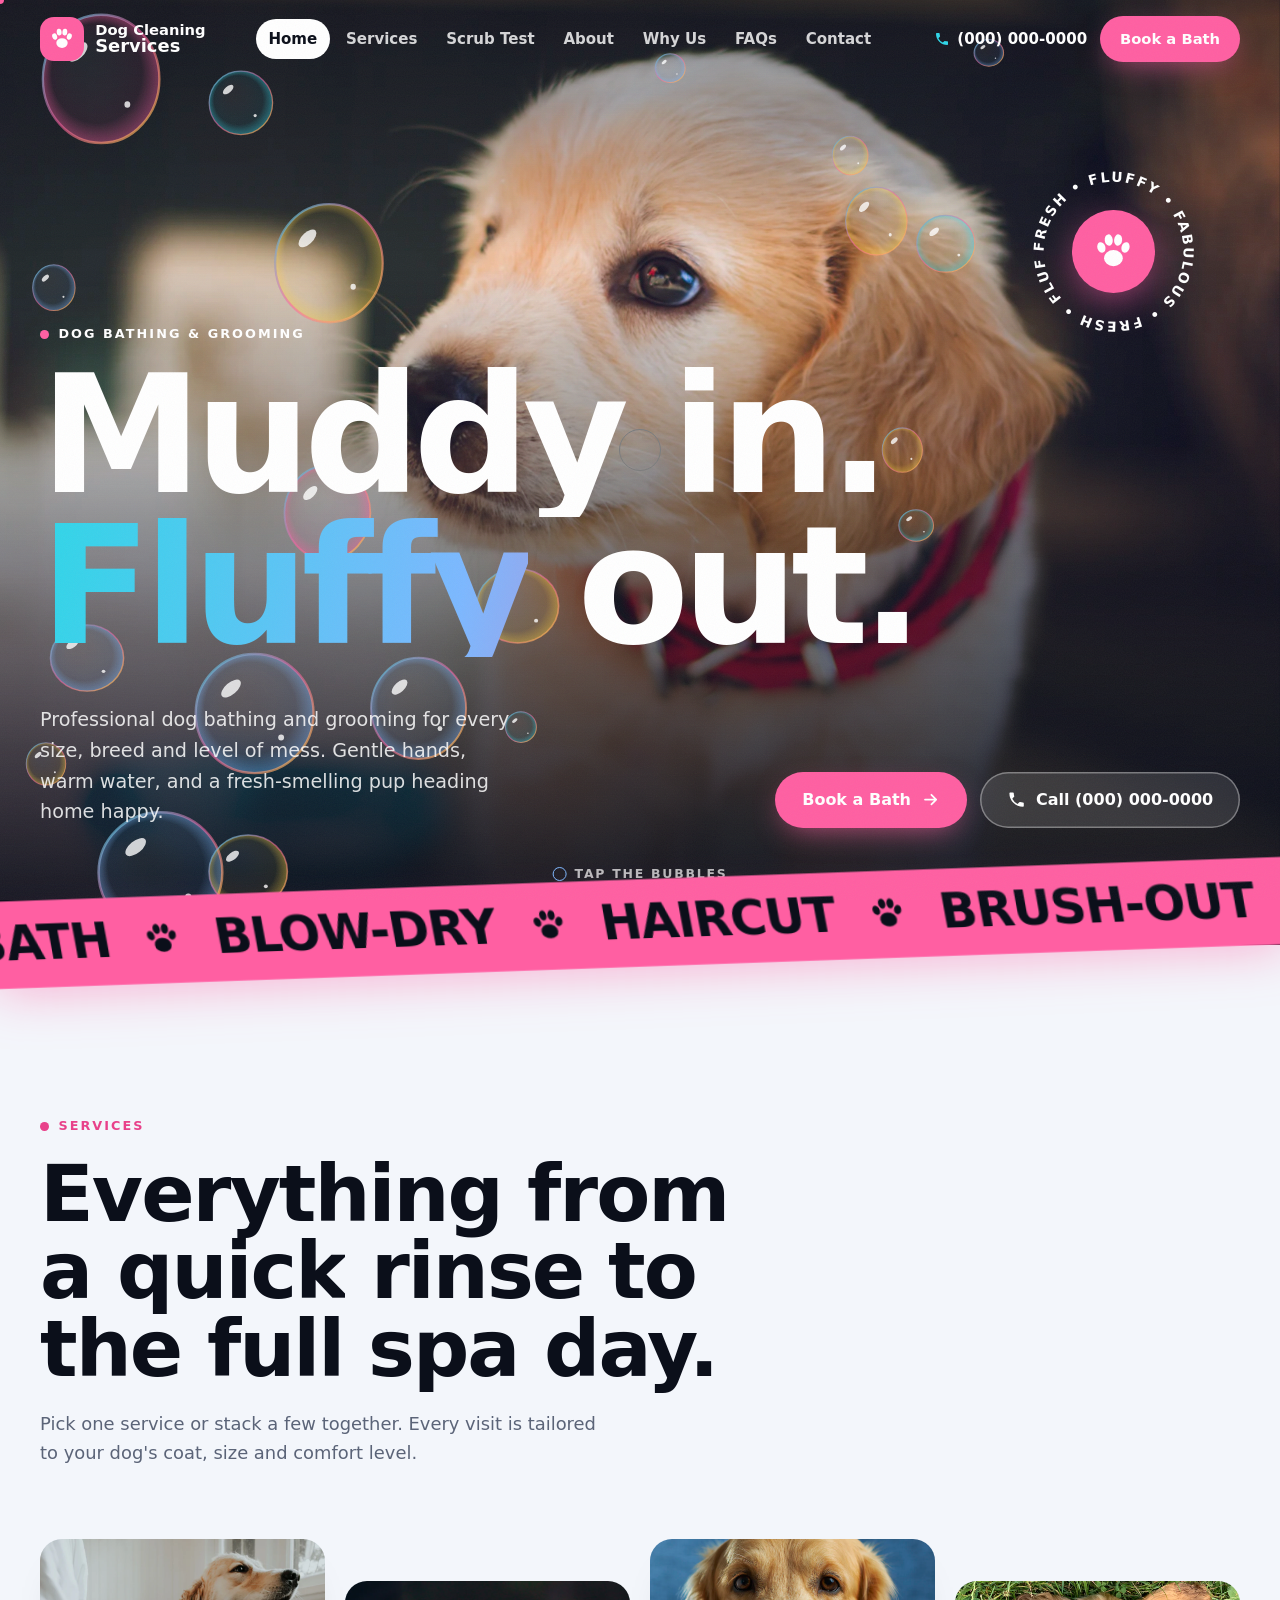
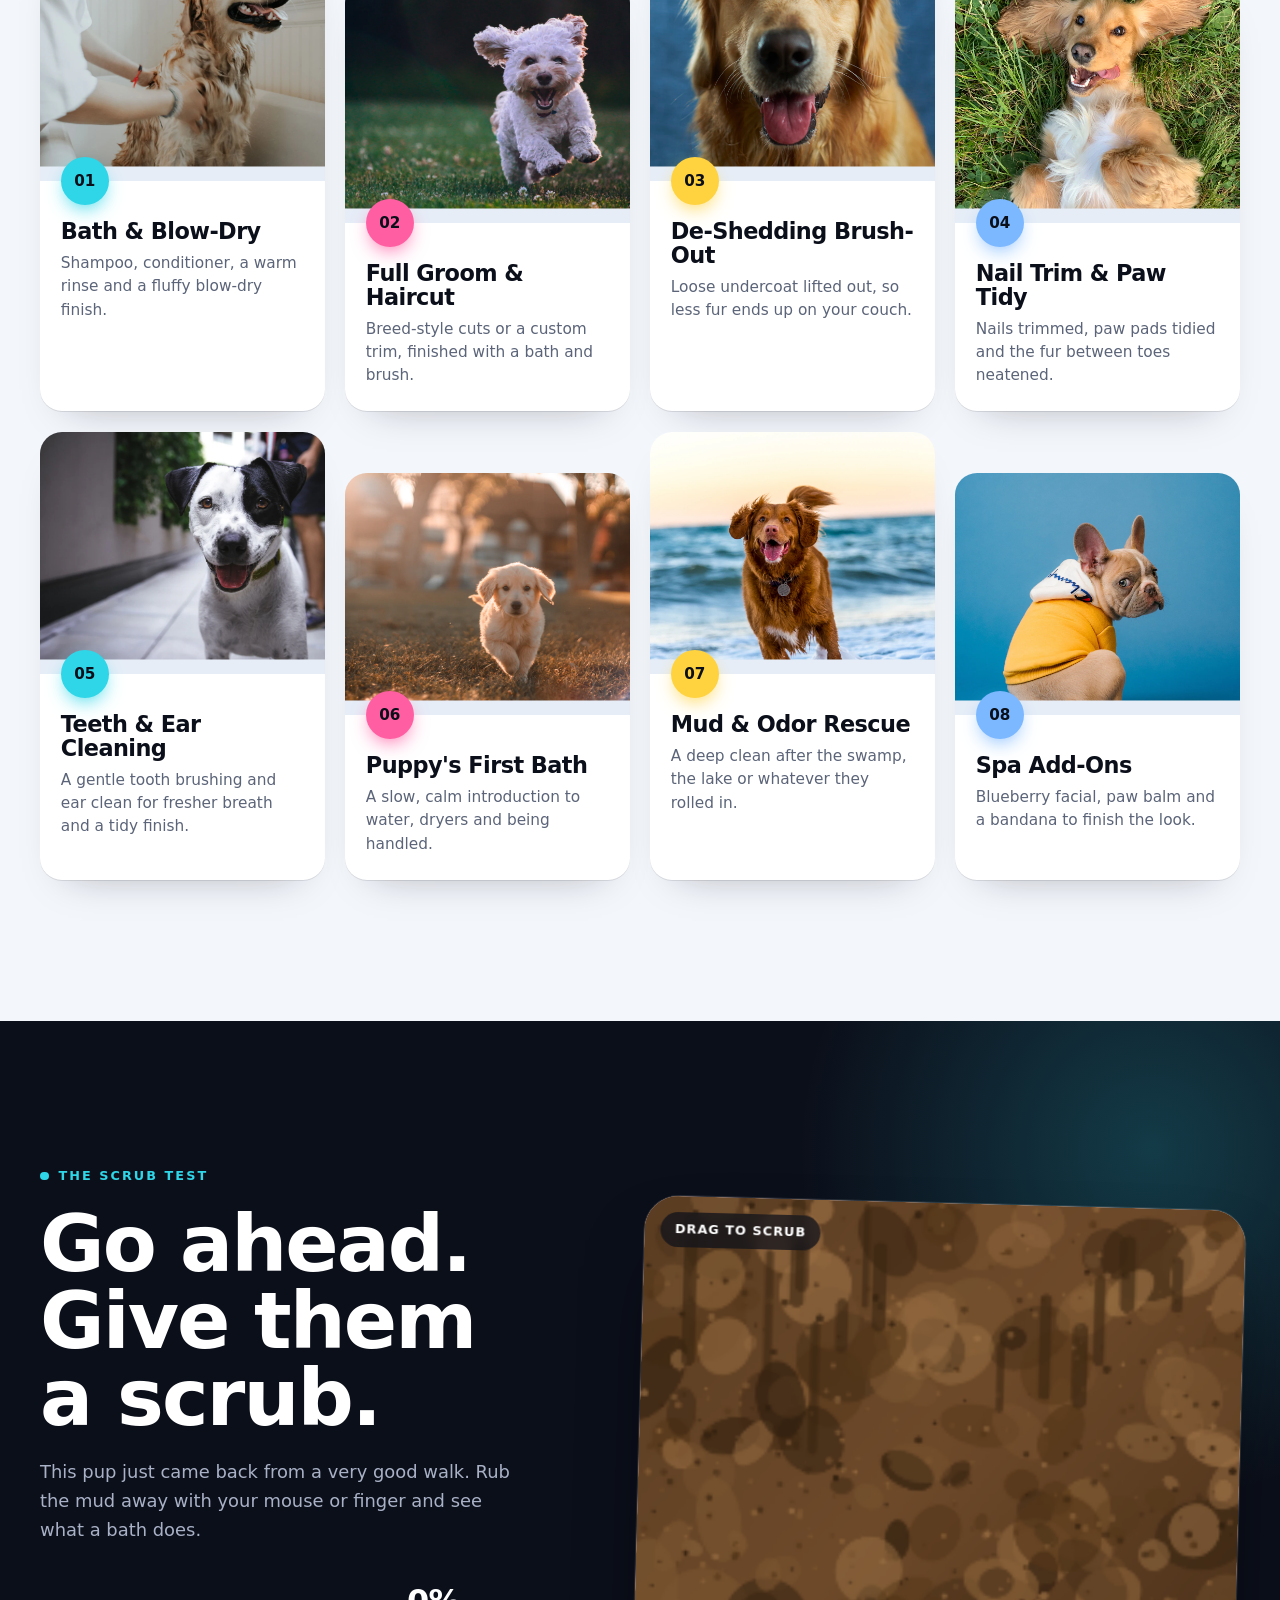
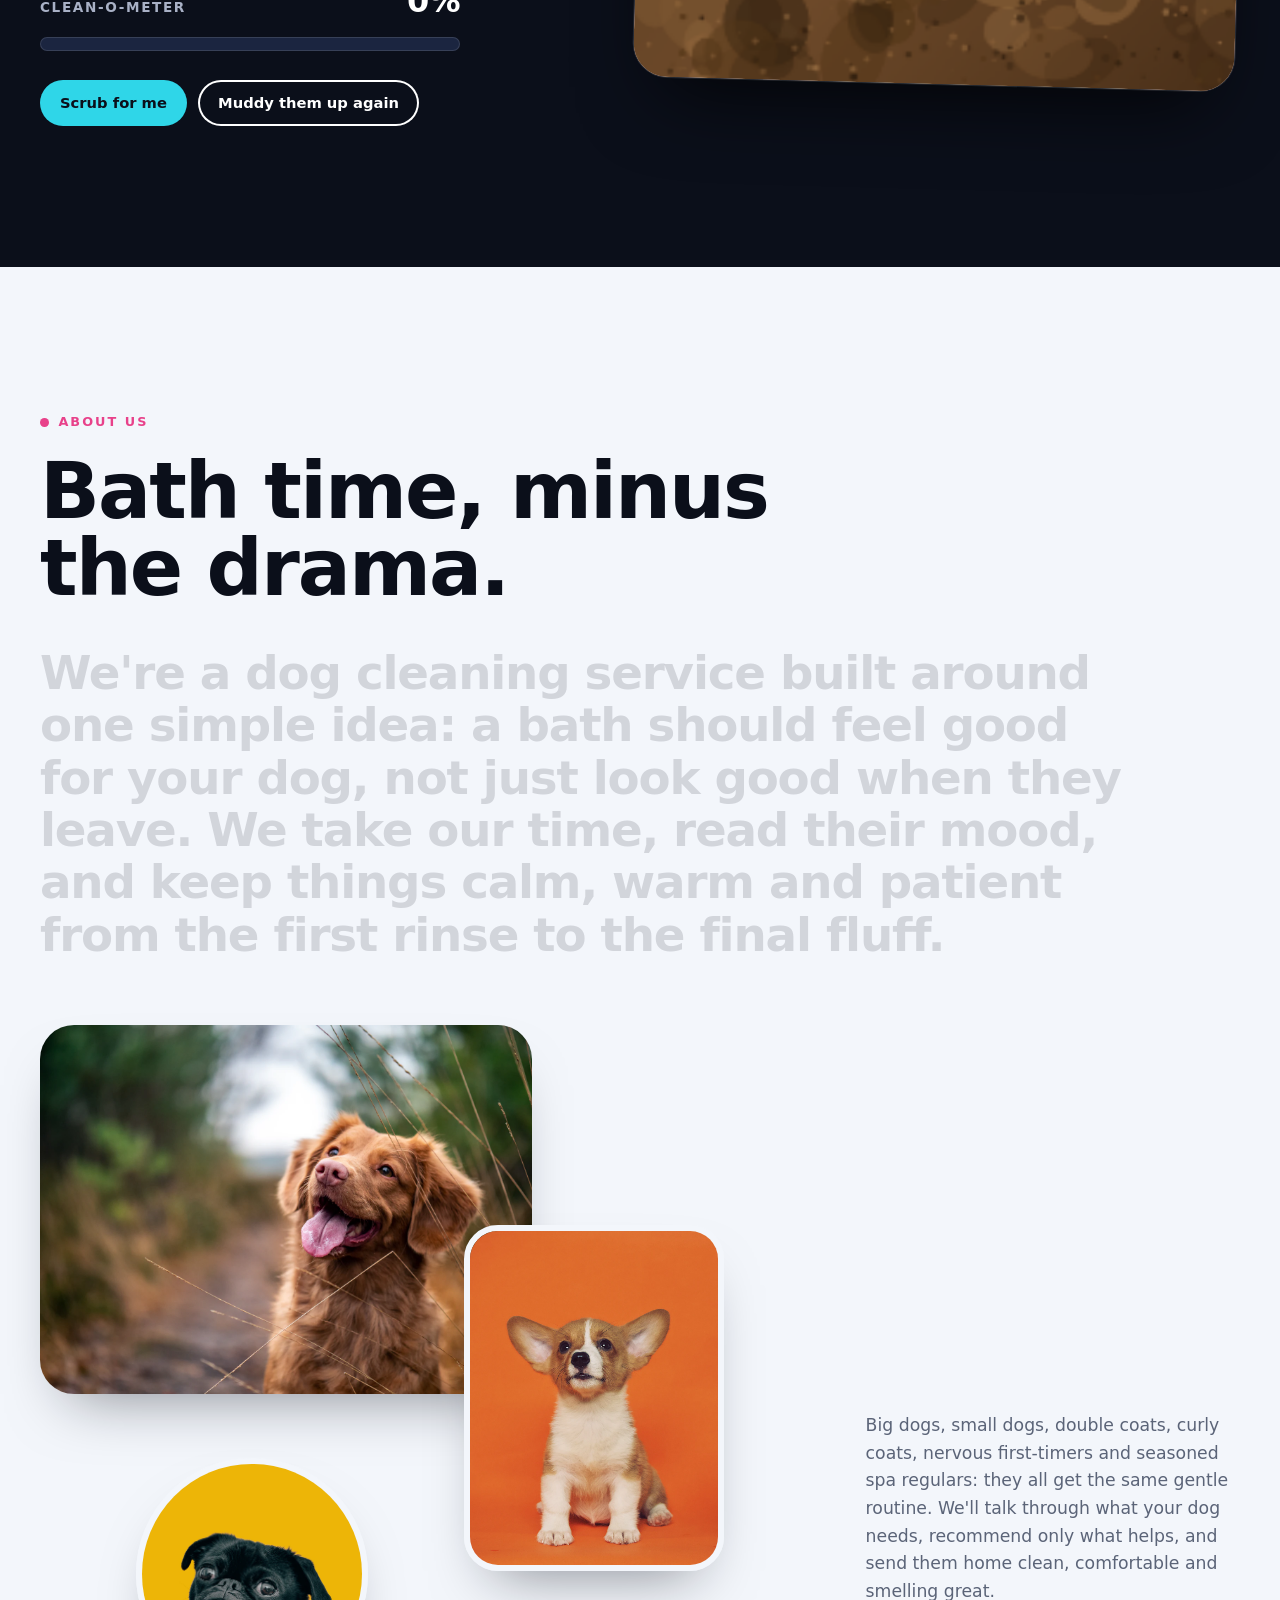
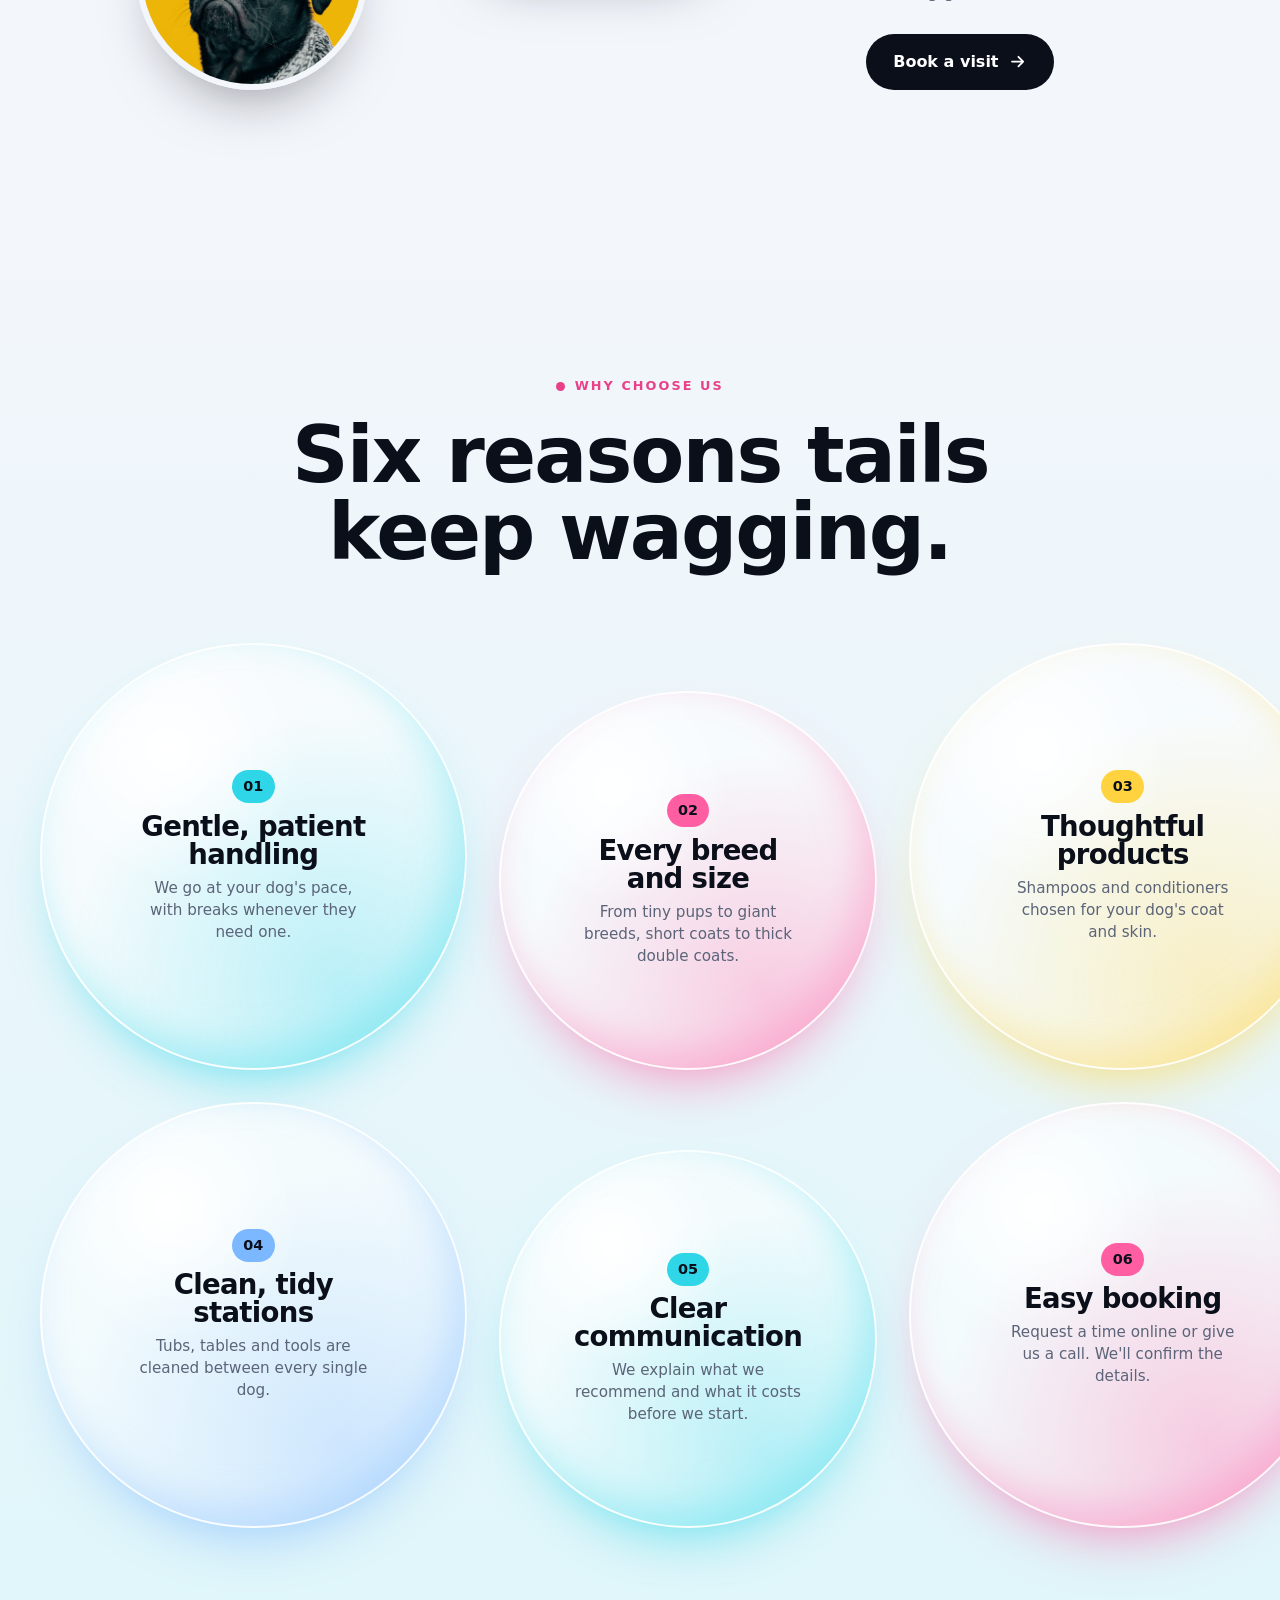
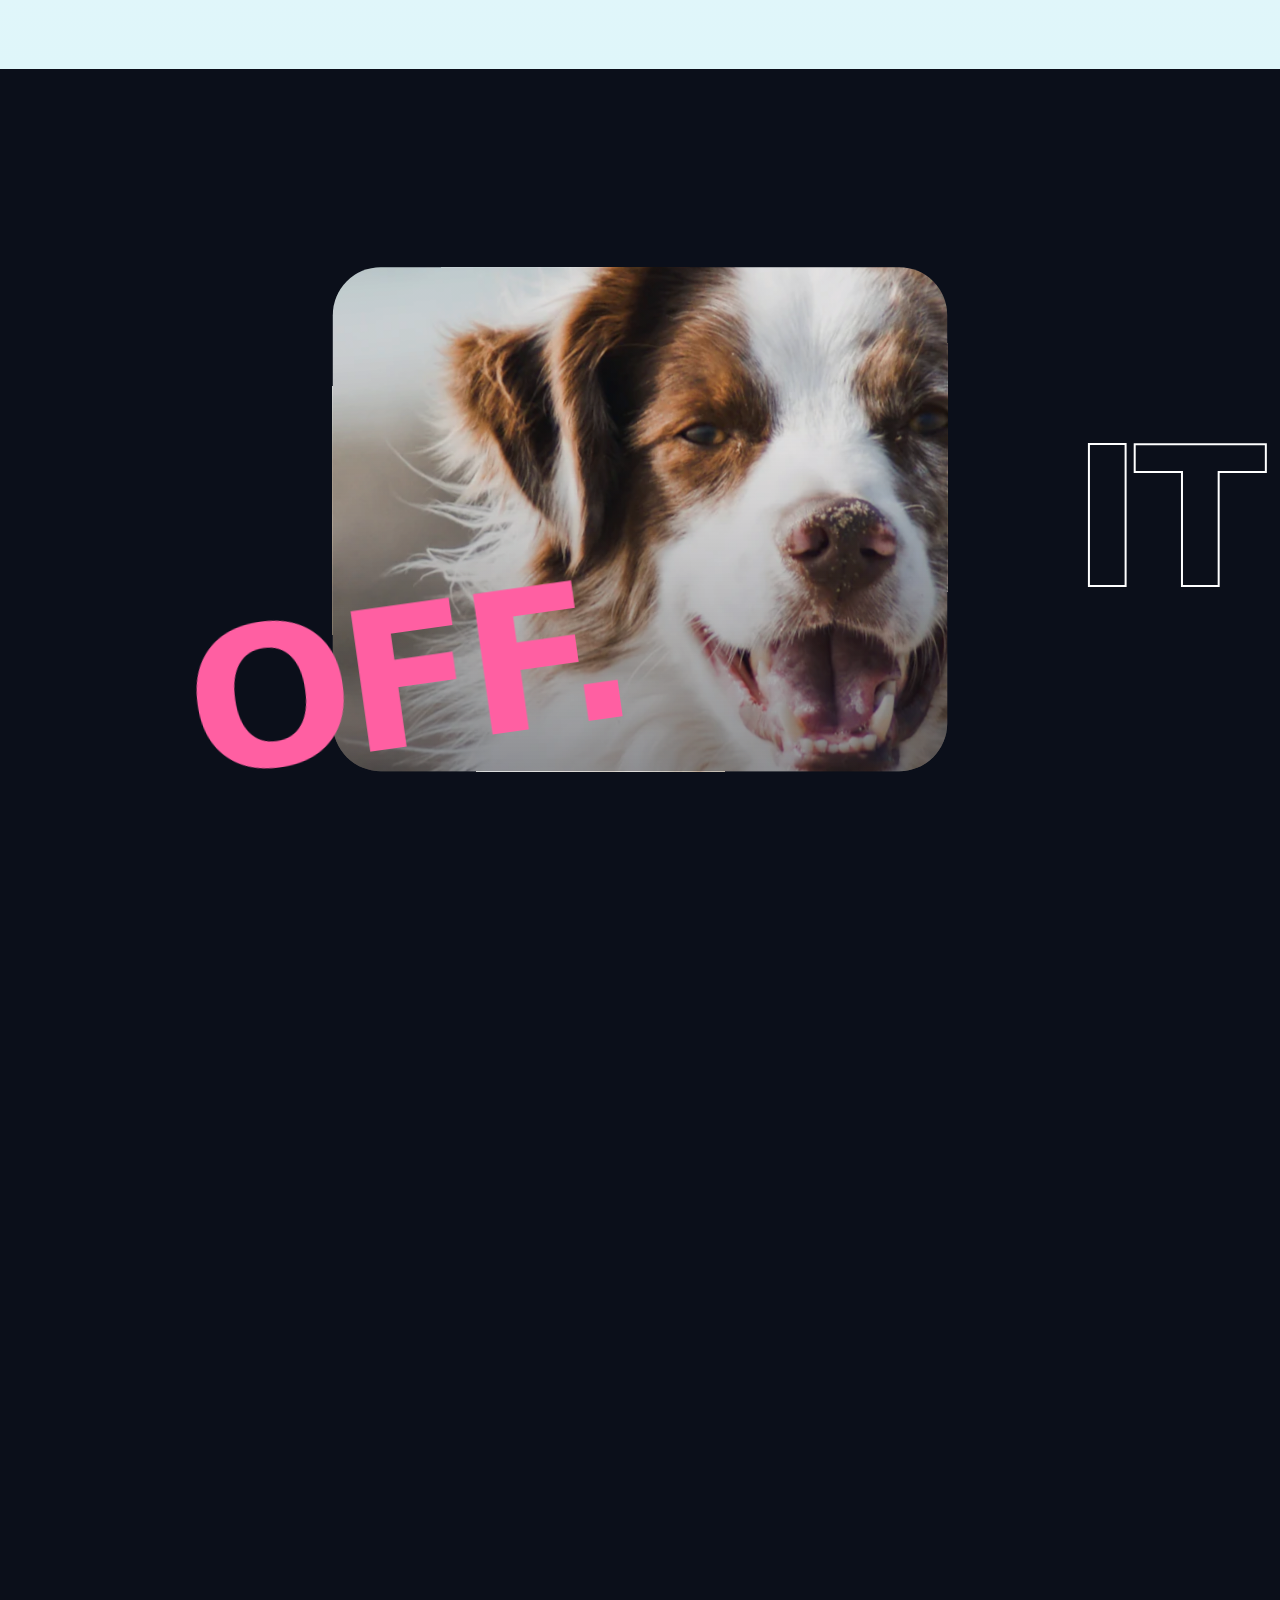
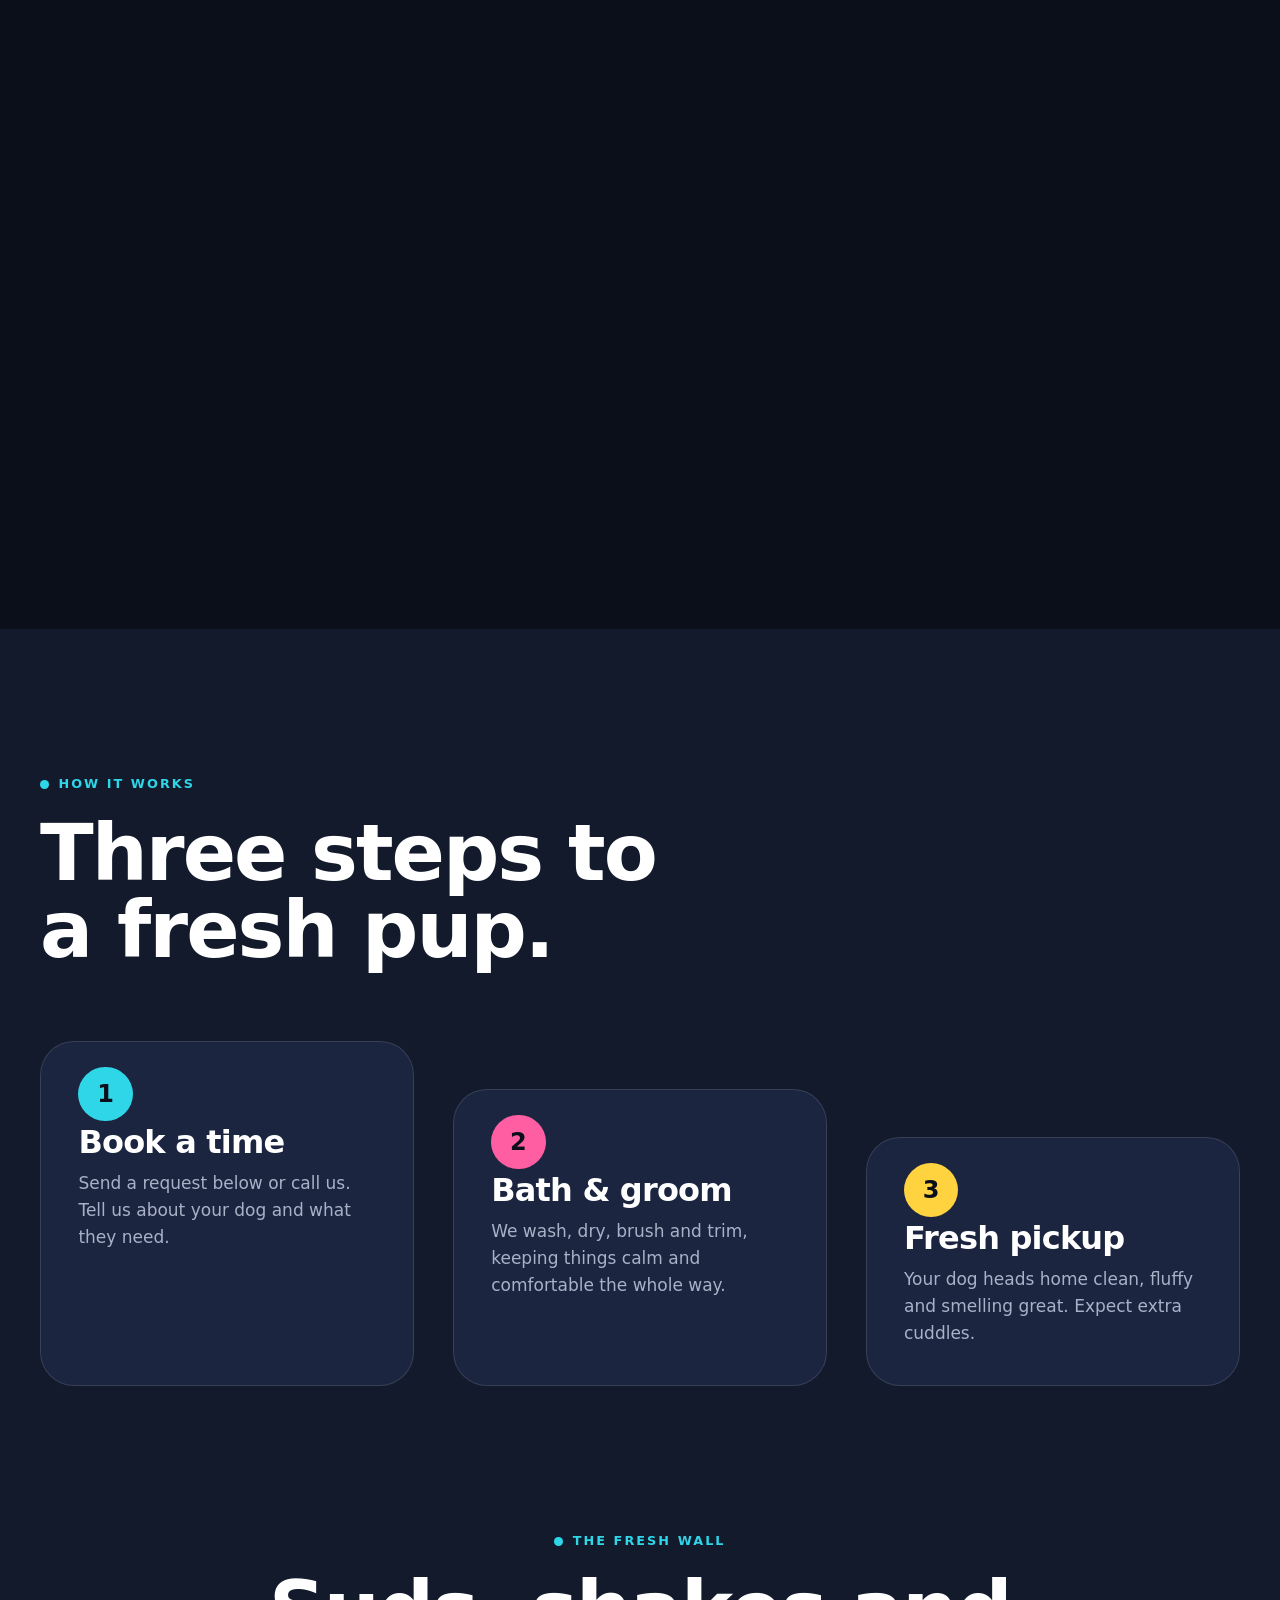
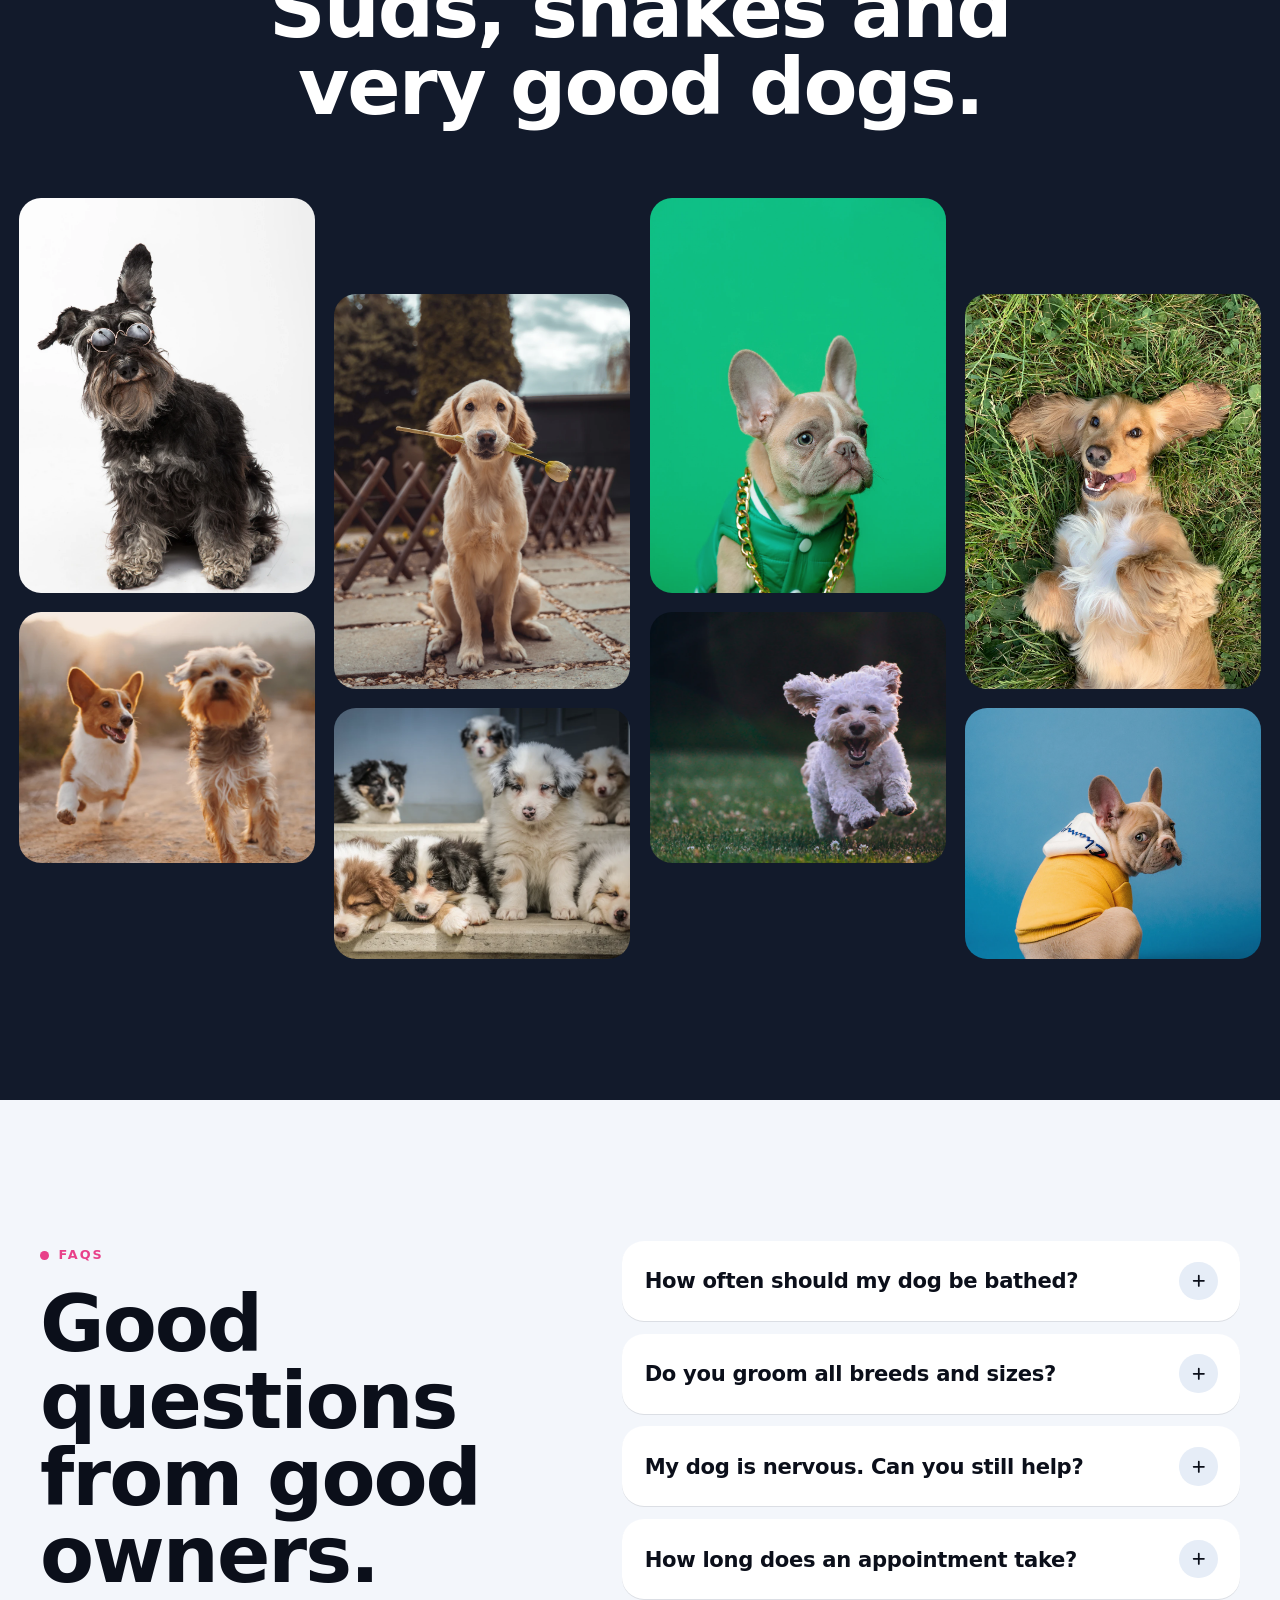
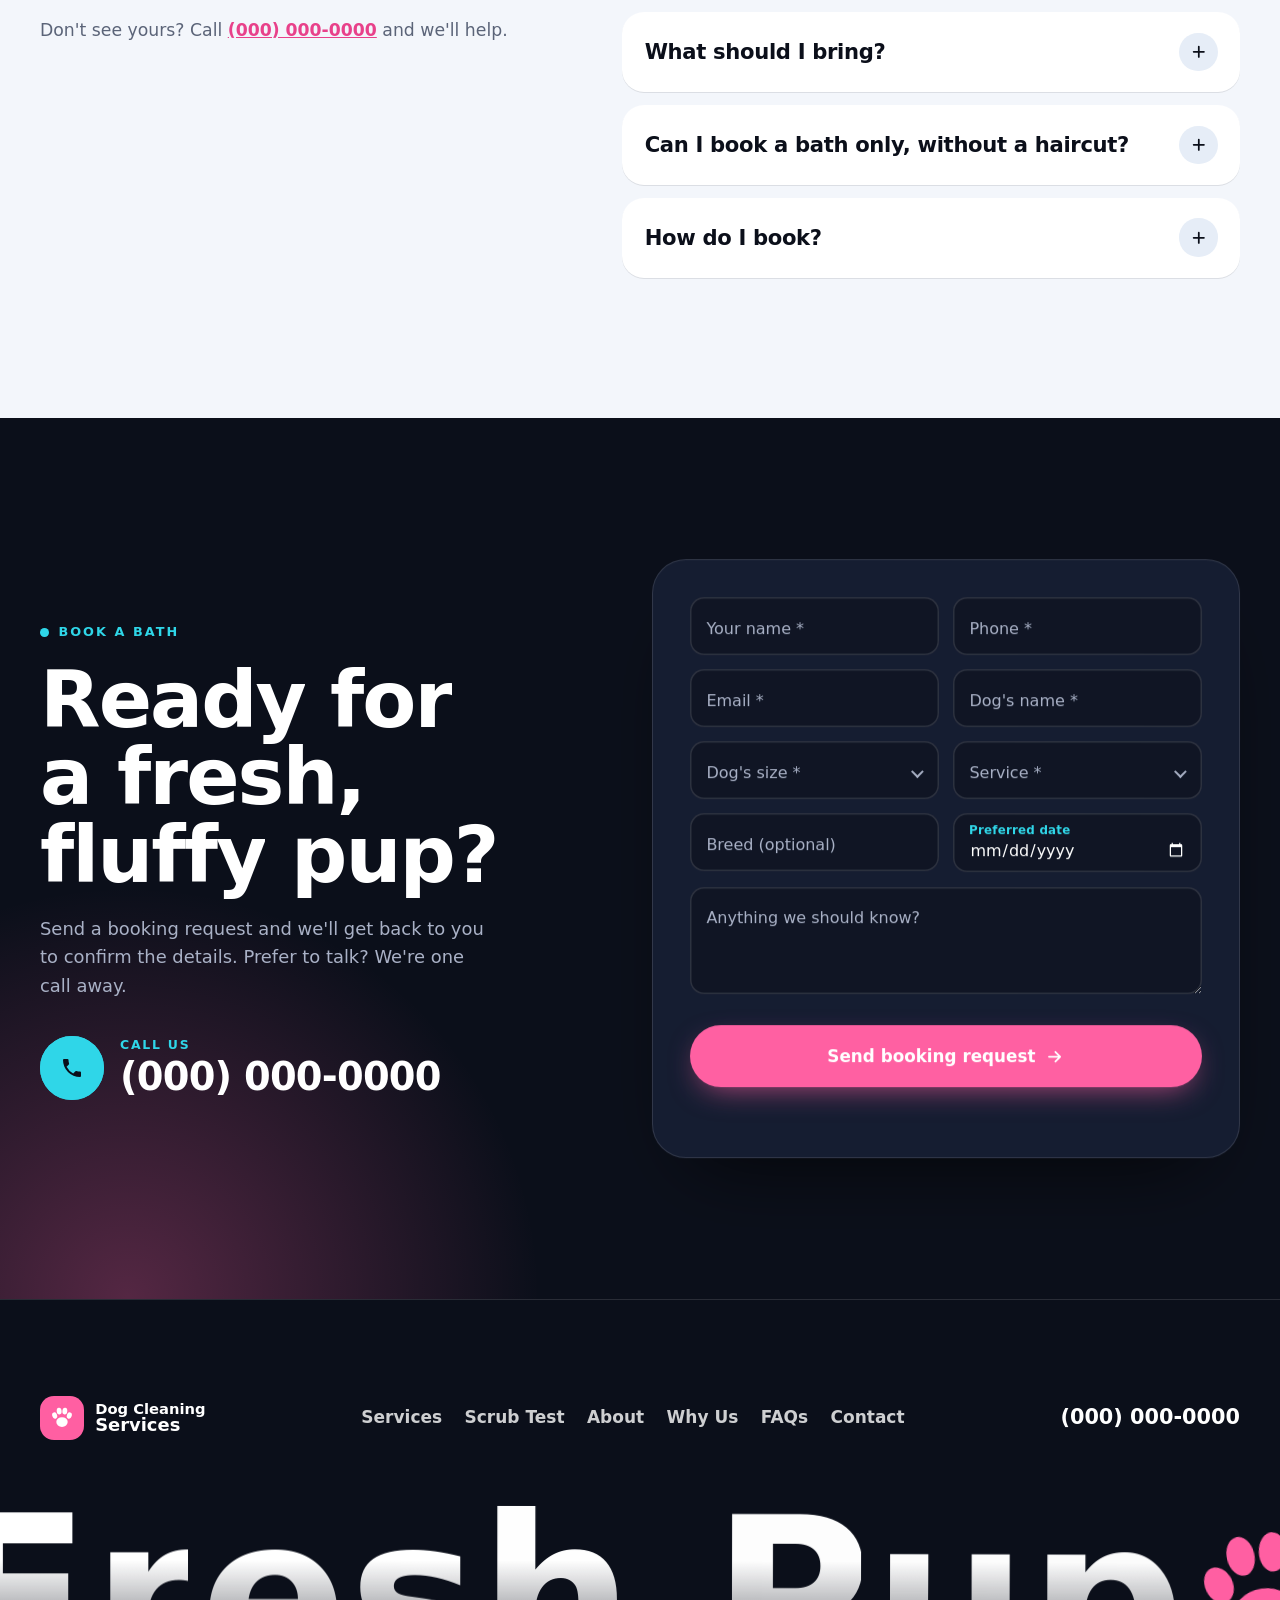
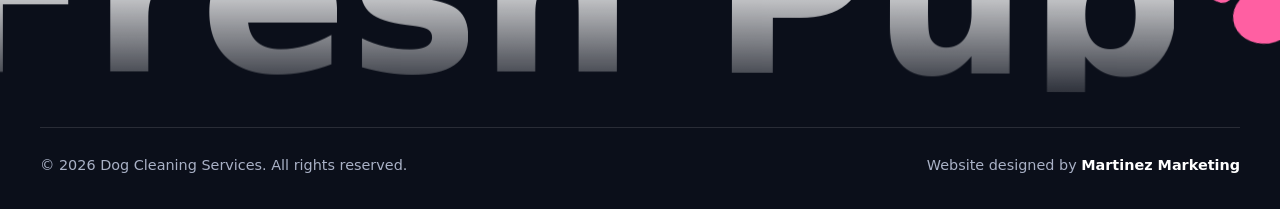
==== commit 94eb8d56: "Restore missing site assets and add scroll, bubble and scrub-game animations (6afa5abbb3133251c49702" ====
--- a/index.html
+++ b/index.html
@@ -11,7 +11,7 @@
   <meta property="og:type" content="website">
   <meta property="og:title" content="Dog Cleaning Services | Muddy In. Fluffy Out.">
   <meta property="og:description" content="Professional dog bathing and grooming for every size, breed and level of mess.">
-  <meta property="og:image" content="assets/images/og-image.jpg">
+  <meta property="og:image" content="https://dogcleaningservices.netlify.app/assets/images/og-image.jpg">
   <meta name="twitter:card" content="summary_large_image">
 
   <script type="application/ld+json">
@@ -22,7 +22,7 @@
     "name": "Dog Cleaning Services",
     "telephone": "+1-000-000-0000",
     "description": "Professional dog bathing, grooming, de-shedding, nail trims and mud rescues for every breed and size.",
-    "image": "assets/images/og-image.jpg",
+    "image": "https://dogcleaningservices.netlify.app/assets/images/og-image.jpg",
     "priceRange": "$$"
   }
   </script>
@@ -30,7 +30,7 @@
   <link rel="preconnect" href="https://fonts.googleapis.com">
   <link rel="preconnect" href="https://fonts.gstatic.com" crossorigin>
   <link href="https://fonts.googleapis.com/css2?family=Bricolage+Grotesque:opsz,wght@12..96,300..800&family=DM+Sans:opsz,wght@9..40,400..700&display=swap" rel="stylesheet">
-  <link rel="preload" as="image" href="assets/images/hero-wet-golden.webp">
+  <link rel="preload" as="image" href="assets/images/hero-golden-pup.webp">
   <link rel="stylesheet" href="css/styles.css">
   <script>
     (function (d) {
@@ -110,7 +110,7 @@
     <!-- HERO -->
     <section class="hero" id="home" aria-labelledby="hero-title">
       <div class="hero__media">
-        <img src="assets/images/hero-wet-golden.webp" alt="A soaking-wet golden retriever puppy looking straight at the camera after a bath" width="2200" height="1237" fetchpriority="high">
+        <img src="assets/images/hero-golden-pup.webp" alt="A fluffy golden retriever puppy with a red collar looking at the camera" width="2000" height="1333" fetchpriority="high">
       </div>
       <div class="hero__shade"></div>
       <canvas class="hero__bubbles" aria-hidden="true"></canvas>
@@ -156,35 +156,35 @@
 
         <div class="cards">
           <article class="card" style="--c:var(--aqua)">
-            <div class="card__img"><img src="assets/images/svc-bath-dry.webp" alt="A groomer blow-drying and brushing a small dog's coat" width="1100" height="733" loading="lazy"></div>
+            <div class="card__img"><img src="assets/images/svc-bath-dry.webp" alt="A groomer brushing out a happy golden retriever" width="1100" height="733" loading="lazy"></div>
             <div class="card__body"><span class="card__n">01</span><h3>Bath &amp; Blow-Dry</h3><p>Shampoo, conditioner, a warm rinse and a fluffy blow-dry finish.</p></div>
           </article>
           <article class="card" style="--c:var(--pink)">
-            <div class="card__img"><img src="assets/images/svc-haircut.webp" alt="A white poodle getting its face trimmed with scissors" width="1100" height="733" loading="lazy"></div>
+            <div class="card__img"><img src="assets/images/svc-haircut.webp" alt="A freshly groomed fluffy white dog running across the grass" width="1100" height="733" loading="lazy"></div>
             <div class="card__body"><span class="card__n">02</span><h3>Full Groom &amp; Haircut</h3><p>Breed-style cuts or a custom trim, finished with a bath and brush.</p></div>
           </article>
           <article class="card" style="--c:var(--sun)">
-            <div class="card__img"><img src="assets/images/svc-brush-out.webp" alt="A slicker brush working through a golden dog's coat" width="1100" height="825" loading="lazy"></div>
+            <div class="card__img"><img src="assets/images/svc-brush-out.webp" alt="A golden retriever with a glossy, brushed-out coat" width="1100" height="1458" loading="lazy"></div>
             <div class="card__body"><span class="card__n">03</span><h3>De-Shedding Brush-Out</h3><p>Loose undercoat lifted out, so less fur ends up on your couch.</p></div>
           </article>
           <article class="card" style="--c:var(--sky)">
-            <div class="card__img"><img src="assets/images/svc-tidy-table.webp" alt="A small terrier standing on a grooming table" width="1100" height="825" loading="lazy"></div>
+            <div class="card__img"><img src="assets/images/svc-paws.webp" alt="A long-haired dachshund rolling on its back in the grass, paws up" width="1100" height="1467" loading="lazy"></div>
             <div class="card__body"><span class="card__n">04</span><h3>Nail Trim &amp; Paw Tidy</h3><p>Nails trimmed, paw pads tidied and the fur between toes neatened.</p></div>
           </article>
           <article class="card" style="--c:var(--aqua)">
-            <div class="card__img"><img src="assets/images/svc-teeth.webp" alt="A wet terrier in a tub having its teeth brushed" width="1100" height="733" loading="lazy"></div>
+            <div class="card__img"><img src="assets/images/svc-teeth.webp" alt="A black and white dog grinning with a big, clean smile" width="1100" height="733" loading="lazy"></div>
             <div class="card__body"><span class="card__n">05</span><h3>Teeth &amp; Ear Cleaning</h3><p>A gentle tooth brushing and ear clean for fresher breath and a tidy finish.</p></div>
           </article>
           <article class="card" style="--c:var(--pink)">
-            <div class="card__img"><img src="assets/images/svc-puppy-bath.webp" alt="A dachshund puppy sitting in a white bathtub" width="1100" height="1650" loading="lazy"></div>
+            <div class="card__img"><img src="assets/images/svc-puppy.webp" alt="A golden retriever puppy trotting through a sunny yard" width="1100" height="733" loading="lazy"></div>
             <div class="card__body"><span class="card__n">06</span><h3>Puppy's First Bath</h3><p>A slow, calm introduction to water, dryers and being handled.</p></div>
           </article>
           <article class="card" style="--c:var(--sun)">
-            <div class="card__img"><img src="assets/images/svc-mud-rescue.webp" alt="A pug covered in mud standing in a muddy field" width="1100" height="1650" loading="lazy"></div>
+            <div class="card__img"><img src="assets/images/svc-mud-rescue.webp" alt="A dog splashing out of the ocean waves" width="1100" height="1648" loading="lazy"></div>
             <div class="card__body"><span class="card__n">07</span><h3>Mud &amp; Odor Rescue</h3><p>A deep clean after the swamp, the lake or whatever they rolled in.</p></div>
           </article>
           <article class="card" style="--c:var(--sky)">
-            <div class="card__img"><img src="assets/images/svc-spa.webp" alt="A small white dog wrapped in a towel wearing a shower cap" width="1100" height="1575" loading="lazy"></div>
+            <div class="card__img"><img src="assets/images/svc-spa.webp" alt="A French bulldog in a cozy yellow hoodie" width="1100" height="1375" loading="lazy"></div>
             <div class="card__body"><span class="card__n">08</span><h3>Spa Add-Ons</h3><p>Blueberry facial, paw balm and a bandana to finish the look.</p></div>
           </article>
         </div>
@@ -208,7 +208,7 @@
           </div>
         </div>
         <div class="scrub__stage">
-          <img src="assets/images/clean-beagle.webp" alt="A clean, happy beagle smiling at the camera" width="1400" height="1050" loading="lazy">
+          <img src="assets/images/clean-terrier.webp" alt="A clean, happy terrier looking at the camera" width="1400" height="933" loading="lazy">
           <canvas class="scrub__mud" aria-label="Muddy layer. Drag across it to scrub it clean, or use the Scrub for me button." role="img"></canvas>
           <canvas class="scrub__fx" aria-hidden="true"></canvas>
           <div class="scrub__done" aria-hidden="true"><svg><use href="#i-spark"/></svg><b>Squeaky clean!</b><span>That's what we do every day.</span></div>
@@ -226,9 +226,9 @@
         </div>
         <p class="about__statement words">We're a dog cleaning service built around one simple idea: a bath should feel good for your dog, not just look good when they leave. We take our time, read their mood, and keep things calm, warm and patient from the first rinse to the final fluff.</p>
         <div class="about__media">
-          <figure class="about__img about__img--a" data-speed="-0.08"><img src="assets/images/groomer.webp" alt="A groomer brushing a white spitz on a grooming table" width="1400" height="932" loading="lazy"></figure>
-          <figure class="about__img about__img--b" data-speed="0.12"><img src="assets/images/towel-turban.webp" alt="A pomeranian with a pink towel wrapped around its head" width="1200" height="800" loading="lazy"></figure>
-          <figure class="about__img about__img--c" data-speed="0.22"><img src="assets/images/towel-pug.webp" alt="A pug wrapped in a white towel" width="1000" height="1278" loading="lazy"></figure>
+          <figure class="about__img about__img--a" data-speed="-0.08"><img src="assets/images/about-a.webp" alt="A happy, fluffy retriever out on a walk" width="1400" height="1050" loading="lazy"></figure>
+          <figure class="about__img about__img--b" data-speed="0.12"><img src="assets/images/about-b.webp" alt="A corgi puppy sitting against a bright orange wall" width="900" height="1328" loading="lazy"></figure>
+          <figure class="about__img about__img--c" data-speed="0.22"><img src="assets/images/about-c.webp" alt="A black pug wearing a knit sweater" width="900" height="1200" loading="lazy"></figure>
         </div>
         <div class="about__copy">
           <p>Big dogs, small dogs, double coats, curly coats, nervous first-timers and seasoned spa regulars: they all get the same gentle routine. We'll talk through what your dog needs, recommend only what helps, and send them home clean, comfortable and smelling great.</p>
@@ -258,7 +258,7 @@
     <!-- BAND -->
     <section class="band" aria-label="Shake it off">
       <div class="band__pin">
-        <div class="band__frame"><img src="assets/images/shake-beach.webp" alt="A wet dog shaking water off its coat on a beach" width="1800" height="1012" loading="lazy"></div>
+        <div class="band__frame"><img src="assets/images/beach-aussie.webp" alt="A happy Australian shepherd at the beach" width="2000" height="1333" loading="lazy"></div>
         <canvas class="band__drops" aria-hidden="true"></canvas>
         <div class="band__text" aria-hidden="true">
           <span class="band__l band__l--1">Shake</span>
@@ -306,20 +306,20 @@
       </div>
       <div class="gallery__cols">
         <div class="gcol" data-speed="-0.12">
-          <img src="assets/images/bubble-bath.webp" alt="A bulldog sitting in a bubble bath" width="1000" height="1500" loading="lazy">
-          <img src="assets/images/shake-park.webp" alt="A dog shaking water off in a park" width="1200" height="795" loading="lazy">
+          <img src="assets/images/g-schnauzer.webp" alt="A schnauzer with a neatly trimmed beard and brows" width="1000" height="1500" loading="lazy">
+          <img src="assets/images/g-friends.webp" alt="A corgi and a Yorkshire terrier running together at sunset" width="1000" height="668" loading="lazy">
         </div>
         <div class="gcol" data-speed="0.1">
-          <img src="assets/images/pink-pup.webp" alt="A shih tzu with a fresh trim in front of a pink wall" width="1000" height="1500" loading="lazy">
-          <img src="assets/images/bubbles-play.webp" alt="A small dog surrounded by floating soap bubbles" width="1400" height="933" loading="lazy">
+          <img src="assets/images/g-stick.webp" alt="A golden retriever proudly holding a stick" width="1000" height="1603" loading="lazy">
+          <img src="assets/images/g-puppies.webp" alt="A litter of fluffy puppies lounging on the porch steps" width="1000" height="667" loading="lazy">
         </div>
         <div class="gcol" data-speed="-0.06">
-          <img src="assets/images/wet-spaniel.webp" alt="A wet spaniel standing in a pink-tiled bathroom" width="1000" height="1500" loading="lazy">
-          <img src="assets/images/fluffy-white.webp" alt="A fluffy white dog wearing a blue bandana" width="1000" height="1500" loading="lazy">
+          <img src="assets/images/g-frenchie.webp" alt="A French bulldog dressed up in green with a gold chain" width="1000" height="1497" loading="lazy">
+          <img src="assets/images/svc-haircut.webp" alt="A fluffy white dog bounding across a lawn" width="1100" height="733" loading="lazy">
         </div>
         <div class="gcol" data-speed="0.16">
-          <img src="assets/images/shake-grass.webp" alt="A wet dog shaking off water in the grass" width="1000" height="1504" loading="lazy">
-          <img src="assets/images/towel-pug.webp" alt="A pug wrapped up in a white towel" width="1000" height="1278" loading="lazy">
+          <img src="assets/images/svc-paws.webp" alt="A dachshund lying in the grass with ears flopped out" width="1100" height="1467" loading="lazy">
+          <img src="assets/images/svc-spa.webp" alt="A French bulldog in a yellow hoodie" width="1100" height="1375" loading="lazy">
         </div>
       </div>
     </section>
--- a/css/styles.css
+++ b/css/styles.css
@@ -0,0 +1,693 @@
+/* =========================================================
+   Dog Cleaning Services — styles
+   ========================================================= */
+:root {
+  --ink: #0b0f1a;
+  --ink-2: #121a2b;
+  --ink-3: #1b2540;
+  --foam: #f3f6fb;
+  --foam-2: #e6edf7;
+  --white: #fff;
+  --muted: #a9b1c6;
+  --muted-d: #5b6478;
+  --pink: #ff5fa2;
+  --pink-d: #e8418a;
+  --aqua: #2fd6e8;
+  --sky: #7cb8ff;
+  --sun: #ffd23f;
+  --line: rgba(255, 255, 255, .12);
+  --line-d: rgba(11, 15, 26, .1);
+
+  --f-display: "Bricolage Grotesque", "Arial Black", system-ui, sans-serif;
+  --f-body: "DM Sans", system-ui, -apple-system, "Segoe UI", sans-serif;
+
+  --r-s: 14px;
+  --r-m: 22px;
+  --r-l: 34px;
+  --wrap: 1280px;
+  --pad: clamp(1.15rem, 4vw, 2.5rem);
+  --ease: cubic-bezier(.2, .8, .2, 1);
+  --ease-back: cubic-bezier(.34, 1.56, .64, 1);
+  --nav-h: 78px;
+}
+
+*, *::before, *::after { box-sizing: border-box; }
+html { -webkit-text-size-adjust: 100%; scroll-behavior: smooth; }
+html.lenis, html.lenis body { height: auto; }
+.lenis.lenis-smooth { scroll-behavior: auto !important; }
+.lenis.lenis-stopped { overflow: hidden; }
+body {
+  margin: 0;
+  background: var(--ink);
+  color: var(--white);
+  font-family: var(--f-body);
+  font-size: clamp(1rem, .95rem + .2vw, 1.0625rem);
+  line-height: 1.6;
+  -webkit-font-smoothing: antialiased;
+  text-rendering: optimizeLegibility;
+  overflow-x: hidden;
+}
+body.is-loading { overflow: hidden; }
+img, svg, canvas { display: block; max-width: 100%; }
+img { height: auto; }
+a { color: inherit; }
+button { font: inherit; color: inherit; cursor: pointer; }
+h1, h2, h3 { margin: 0; font-family: var(--f-display); font-weight: 800; letter-spacing: -.025em; line-height: .98; }
+p { margin: 0; }
+ul { margin: 0; padding: 0; list-style: none; }
+figure { margin: 0; }
+::selection { background: var(--pink); color: #fff; }
+:focus-visible { outline: 3px solid var(--aqua); outline-offset: 3px; border-radius: 6px; }
+
+.wrap { width: 100%; max-width: var(--wrap); margin-inline: auto; padding-inline: var(--pad); }
+.section { position: relative; padding-block: clamp(5rem, 11vw, 9.5rem); }
+
+.skip {
+  position: fixed; left: 1rem; top: -100px; z-index: 1000;
+  padding: .8rem 1.2rem; border-radius: 999px; background: var(--pink); color: #fff; font-weight: 700; text-decoration: none;
+  transition: top .2s;
+}
+.skip:focus { top: 1rem; }
+
+/* film grain overlay */
+body::after {
+  content: ""; position: fixed; inset: 0; z-index: 900; pointer-events: none; opacity: .05;
+  background-image: url("data:image/svg+xml,%3Csvg xmlns='http://www.w3.org/2000/svg' width='160' height='160'%3E%3Cfilter id='n'%3E%3CfeTurbulence type='fractalNoise' baseFrequency='.9' numOctaves='3' stitchTiles='stitch'/%3E%3C/filter%3E%3Crect width='100%25' height='100%25' filter='url(%23n)'/%3E%3C/svg%3E");
+}
+
+/* ---------- Eyebrow & headings ---------- */
+.eyebrow {
+  display: inline-flex; align-items: center; gap: .6rem;
+  font-size: .8rem; font-weight: 700; letter-spacing: .16em; text-transform: uppercase;
+  color: var(--aqua);
+}
+.eyebrow .dot {
+  width: .55rem; height: .55rem; border-radius: 50%; background: currentColor;
+  box-shadow: 0 0 0 0 currentColor; animation: ping 2.2s var(--ease) infinite;
+}
+@keyframes ping {
+  0% { box-shadow: 0 0 0 0 color-mix(in srgb, currentColor 60%, transparent); }
+  80%, 100% { box-shadow: 0 0 0 .7rem transparent; }
+}
+.h2 { font-size: clamp(2.4rem, 1.4rem + 4.4vw, 5.2rem); margin-top: 1.1rem; text-wrap: balance; }
+.shead { max-width: 900px; margin-bottom: clamp(2.8rem, 6vw, 4.5rem); }
+.shead--center { margin-inline: auto; text-align: center; }
+.shead--center .h2 { margin-inline: auto; }
+.shead__lead { margin-top: 1.4rem; max-width: 560px; font-size: 1.12rem; color: var(--muted-d); }
+
+/* word-split helpers (JS) */
+.w { display: inline-block; overflow: hidden; vertical-align: top; padding-bottom: .08em; margin-bottom: -.08em; }
+.w > span { display: inline-block; will-change: transform; }
+
+/* ---------- Buttons ---------- */
+.btn {
+  --bg: var(--pink); --fg: #fff;
+  position: relative; isolation: isolate; overflow: hidden;
+  display: inline-flex; align-items: center; justify-content: center; gap: .6rem;
+  min-height: 3.5rem; padding: 0 1.7rem; border: 0; border-radius: 999px;
+  background: var(--bg); color: var(--fg);
+  font-weight: 700; font-size: 1rem; text-decoration: none; white-space: nowrap;
+  transition: transform .35s var(--ease-back), box-shadow .35s var(--ease), background .3s;
+  will-change: transform;
+}
+.btn::before {
+  content: ""; position: absolute; z-index: -1; left: 50%; top: 100%;
+  width: 160%; aspect-ratio: 1; border-radius: 50%;
+  background: var(--fill, var(--ink)); transform: translate(-50%, 0) scale(.2);
+  transition: transform .55s var(--ease), top .55s var(--ease);
+}
+.btn:hover::before { top: -30%; transform: translate(-50%, 0) scale(1); }
+.btn:active { transform: scale(.96); }
+.btn svg { width: 1.2rem; height: 1.2rem; flex: none; transition: transform .35s var(--ease); }
+.btn:hover svg { transform: translateX(3px); }
+.btn > * { position: relative; }
+.btn--pink { --bg: var(--pink); --fill: #fff; box-shadow: 0 10px 30px -10px rgba(255, 95, 162, .7); }
+.btn--pink:hover { color: var(--ink); }
+.btn--aqua { --bg: var(--aqua); --fg: var(--ink); --fill: #fff; }
+.btn--glass { --bg: rgba(255, 255, 255, .12); --fill: #fff; backdrop-filter: blur(14px); -webkit-backdrop-filter: blur(14px); box-shadow: inset 0 0 0 1.5px rgba(255, 255, 255, .35); }
+.btn--glass:hover { color: var(--ink); }
+.btn--ghost { --bg: transparent; --fill: #fff; box-shadow: inset 0 0 0 2px currentColor; }
+.btn--ghost:hover { color: var(--ink); }
+.btn--dark { --bg: var(--ink); --fg: #fff; --fill: var(--pink); }
+.btn--sm { min-height: 2.9rem; padding: 0 1.25rem; font-size: .92rem; }
+.btn--block { width: 100%; }
+.btn[disabled] { opacity: .65; pointer-events: none; }
+
+/* ---------- Loader ---------- */
+.loader { display: none; }
+.js:not(.reduced) .loader {
+  position: fixed; inset: 0; z-index: 1000;
+  display: grid; place-content: center; justify-items: center; gap: 1.4rem;
+  background: var(--ink);
+}
+.js:not(.reduced) .loader { animation: loaderFailsafe .5s 9s forwards; }
+@keyframes loaderFailsafe { to { opacity: 0; visibility: hidden; } }
+.loader__tub {
+  position: relative; width: 150px; height: 150px; border-radius: 50%;
+  overflow: hidden; background: var(--ink-3);
+  box-shadow: inset 0 0 0 3px rgba(255, 255, 255, .15), 0 0 80px -10px rgba(47, 214, 232, .45);
+}
+.loader__water {
+  position: absolute; inset: 0; transform: translateY(100%);
+  background: linear-gradient(180deg, var(--aqua), var(--sky));
+}
+.loader__wave {
+  position: absolute; left: -50%; top: -18px; width: 200%; height: 36px;
+  background: radial-gradient(circle at 18px -4px, transparent 20px, var(--aqua) 21px) 0 0 / 40px 36px repeat-x;
+  animation: wave 1s linear infinite;
+}
+@keyframes wave { to { transform: translateX(40px); } }
+.loader__count {
+  position: absolute; inset: 0; display: grid; place-content: center; grid-auto-flow: column; align-items: baseline;
+  font-family: var(--f-display); font-weight: 800; font-size: 2.6rem; color: #fff; mix-blend-mode: difference;
+}
+.loader__count small { font-size: 1rem; margin-left: 2px; }
+.loader__label { font-weight: 700; letter-spacing: .14em; text-transform: uppercase; font-size: .78rem; color: var(--muted); }
+.loader__splash {
+  position: absolute; left: 50%; top: 50%; width: 10px; height: 10px; border-radius: 50%;
+  background: var(--pink); transform: translate(-50%, -50%) scale(0);
+}
+
+/* ---------- Cursor ---------- */
+.cursor { display: none; }
+@media (hover: hover) and (pointer: fine) {
+  .js:not(.reduced) .cursor { display: block; }
+  .js:not(.reduced) body.has-cursor, .js:not(.reduced) body.has-cursor a, .js:not(.reduced) body.has-cursor button { cursor: none; }
+}
+.cursor__dot, .cursor__ring {
+  position: fixed; left: 0; top: 0; z-index: 950; pointer-events: none; border-radius: 50%;
+}
+.cursor__dot { width: 8px; height: 8px; margin: -4px 0 0 -4px; background: var(--pink); }
+.cursor__ring {
+  width: 42px; height: 42px; margin: -21px 0 0 -21px;
+  display: grid; place-items: center;
+  border: 1.5px solid rgba(255, 255, 255, .6);
+  transition: width .3s var(--ease), height .3s var(--ease), margin .3s var(--ease), background .3s, border-color .3s;
+  mix-blend-mode: difference;
+}
+.cursor__ring svg { width: 0; height: 0; fill: var(--ink); transition: width .3s var(--ease), height .3s var(--ease); }
+.cursor.is-hover .cursor__ring { width: 70px; height: 70px; margin: -35px 0 0 -35px; background: #fff; border-color: #fff; }
+.cursor.is-hover .cursor__ring svg { width: 26px; height: 26px; }
+.cursor.is-down .cursor__ring { width: 30px; height: 30px; margin: -15px 0 0 -15px; }
+.cursor.is-hidden { opacity: 0; }
+
+.cbub {
+  position: fixed; z-index: 940; pointer-events: none; border-radius: 50%;
+  border: 1.5px solid rgba(124, 184, 255, .8);
+  background: radial-gradient(circle at 30% 30%, rgba(255, 255, 255, .7), rgba(255, 255, 255, 0) 40%);
+}
+
+/* ---------- Progress ---------- */
+.progress { position: fixed; inset: 0 0 auto 0; height: 3px; z-index: 960; pointer-events: none; }
+.progress span {
+  display: block; height: 100%; transform-origin: 0 50%; transform: scaleX(0);
+  background: linear-gradient(90deg, var(--aqua), var(--sky), var(--pink));
+}
+
+/* ---------- Nav ---------- */
+.nav {
+  position: fixed; inset: 0 0 auto 0; z-index: 800;
+  transition: transform .5s var(--ease), background .4s, box-shadow .4s;
+}
+.nav__inner {
+  max-width: 1440px; margin-inline: auto; padding: 0 var(--pad);
+  height: var(--nav-h); display: flex; align-items: center; gap: 1.5rem;
+}
+.nav.is-scrolled { background: rgba(11, 15, 26, .72); backdrop-filter: blur(18px) saturate(1.4); -webkit-backdrop-filter: blur(18px) saturate(1.4); box-shadow: 0 1px 0 var(--line); }
+.nav.is-hidden { transform: translateY(-110%); }
+.brand { display: inline-flex; align-items: center; gap: .7rem; text-decoration: none; flex: none; }
+.brand__mark {
+  width: 44px; height: 44px; border-radius: 14px; display: grid; place-items: center;
+  background: var(--pink); transition: transform .6s var(--ease-back);
+}
+.brand:hover .brand__mark { transform: rotate(-14deg) scale(1.08); }
+.brand__mark svg { width: 26px; height: 26px; fill: #fff; }
+.brand__text { font-family: var(--f-display); font-size: .92rem; line-height: 1; font-weight: 600; }
+.brand__text b { font-weight: 800; font-size: 1.12rem; }
+.nav__links { display: flex; gap: .2rem; margin-inline: auto; }
+.nav__links a {
+  position: relative; padding: .5rem .8rem; border-radius: 999px; text-decoration: none; font-weight: 600; font-size: .94rem; color: rgba(255, 255, 255, .82);
+  transition: color .25s, background .25s;
+}
+.nav__links a:hover { color: #fff; background: rgba(255, 255, 255, .08); }
+.nav__links a.is-active { color: var(--ink); background: #fff; }
+.nav__cta { display: flex; align-items: center; gap: .8rem; flex: none; }
+.nav__phone { display: inline-flex; align-items: center; gap: .45rem; text-decoration: none; font-weight: 700; font-size: .94rem; }
+.nav__phone svg { width: 1rem; height: 1rem; color: var(--aqua); }
+.burger {
+  display: none; width: 48px; height: 48px; border: 0; border-radius: 50%; background: rgba(255, 255, 255, .12);
+  position: relative;
+}
+.burger span { position: absolute; left: 14px; right: 14px; height: 2px; background: #fff; border-radius: 2px; transition: transform .4s var(--ease), top .4s var(--ease); }
+.burger span:first-child { top: 19px; }
+.burger span:last-child { top: 27px; }
+.burger[aria-expanded="true"] span:first-child { top: 23px; transform: rotate(45deg); }
+.burger[aria-expanded="true"] span:last-child { top: 23px; transform: rotate(-45deg); }
+
+.mmenu {
+  position: fixed; inset: 0; z-index: 790; padding: calc(var(--nav-h) + 2rem) var(--pad) 2rem;
+  display: flex; flex-direction: column; justify-content: space-between;
+  background: var(--ink); clip-path: circle(0 at calc(100% - 48px) 39px);
+  transition: clip-path .7s var(--ease);
+}
+.mmenu[hidden] { display: flex; visibility: hidden; }
+.mmenu.is-open { clip-path: circle(150% at calc(100% - 48px) 39px); visibility: visible; }
+.mmenu nav { display: grid; gap: .2rem; }
+.mmenu nav a {
+  font-family: var(--f-display); font-weight: 800; font-size: clamp(2.2rem, 10vw, 3.4rem); line-height: 1.1; text-decoration: none;
+  opacity: 0; transform: translateY(30px); transition: opacity .5s, transform .6s var(--ease), color .2s;
+}
+.mmenu nav a:hover { color: var(--pink); }
+.mmenu.is-open nav a { opacity: 1; transform: none; }
+.mmenu.is-open nav a:nth-child(1) { transition-delay: .12s; }
+.mmenu.is-open nav a:nth-child(2) { transition-delay: .16s; }
+.mmenu.is-open nav a:nth-child(3) { transition-delay: .2s; }
+.mmenu.is-open nav a:nth-child(4) { transition-delay: .24s; }
+.mmenu.is-open nav a:nth-child(5) { transition-delay: .28s; }
+.mmenu.is-open nav a:nth-child(6) { transition-delay: .32s; }
+.mmenu.is-open nav a:nth-child(7) { transition-delay: .36s; }
+.mmenu__foot { display: grid; gap: .7rem; }
+
+/* ---------- Hero ---------- */
+.hero {
+  position: relative; min-height: 100vh; min-height: 100svh; overflow: hidden;
+  display: flex; align-items: flex-end; padding: calc(var(--nav-h) + 2rem) 0 clamp(2.5rem, 6vw, 4.5rem);
+  isolation: isolate;
+}
+.hero__media { position: absolute; inset: 0; z-index: -3; overflow: hidden; }
+.hero__media img { width: 100%; height: 115%; object-fit: cover; object-position: 50% 35%; will-change: transform; }
+.hero__shade {
+  position: absolute; inset: 0; z-index: -2;
+  background:
+    linear-gradient(180deg, rgba(11, 15, 26, .55) 0%, rgba(11, 15, 26, 0) 28%),
+    linear-gradient(0deg, rgba(11, 15, 26, .95) 0%, rgba(11, 15, 26, .45) 42%, rgba(11, 15, 26, 0) 70%),
+    radial-gradient(70% 60% at 0% 100%, rgba(255, 95, 162, .28), transparent 70%);
+}
+.hero__bubbles { position: absolute; inset: 0; z-index: -1; width: 100%; height: 100%; }
+.hero__content { position: relative; pointer-events: none; }
+.hero__content a, .hero__content button { pointer-events: auto; }
+.hero__eyebrow { color: #fff; }
+.hero__eyebrow .dot { color: var(--pink); }
+.hero__title {
+  margin-top: 1.2rem;
+  font-size: clamp(3.6rem, 1rem + 11.5vw, 12rem); line-height: .86; letter-spacing: -.045em;
+}
+.hero__title .line { display: block; overflow: hidden; padding-bottom: .06em; }
+.hero__title .line__in { display: inline-block; }
+.hero__title em {
+  font-style: normal; position: relative; display: inline-block;
+  background: linear-gradient(100deg, var(--aqua) 0%, var(--sky) 35%, var(--pink) 70%, var(--sun) 100%);
+  background-size: 250% 100%; -webkit-background-clip: text; background-clip: text; color: transparent;
+  animation: sheen 6s ease-in-out infinite alternate;
+}
+@keyframes sheen { to { background-position: 100% 0; } }
+.hero__bottom {
+  margin-top: clamp(1.6rem, 3vw, 2.6rem);
+  display: flex; flex-wrap: wrap; align-items: flex-end; justify-content: space-between; gap: 1.6rem 3rem;
+}
+.hero__lead { max-width: 470px; font-size: clamp(1.02rem, .95rem + .35vw, 1.2rem); color: rgba(255, 255, 255, .85); }
+.hero__actions { display: flex; flex-wrap: wrap; gap: .8rem; }
+.hero__sticker {
+  position: absolute; right: clamp(1rem, 6vw, 6rem); top: clamp(6rem, 18vh, 11rem);
+  width: clamp(120px, 14vw, 190px); aspect-ratio: 1; display: grid; place-items: center;
+}
+.hero__sticker > svg { position: absolute; inset: 0; width: 100%; height: 100%; animation: spin 16s linear infinite; }
+.hero__sticker text { fill: #fff; font-family: var(--f-display); font-weight: 800; font-size: 15.5px; letter-spacing: .14em; }
+.hero__sticker-paw {
+  width: 46%; aspect-ratio: 1; border-radius: 50%; background: var(--pink); display: grid; place-items: center;
+  box-shadow: 0 10px 40px -8px rgba(255, 95, 162, .8); animation: bob 3s ease-in-out infinite;
+}
+.hero__sticker-paw svg { width: 52%; height: 52%; fill: #fff; }
+@keyframes spin { to { transform: rotate(360deg); } }
+@keyframes bob { 50% { transform: translateY(-8px) rotate(-8deg); } }
+.hero__hint {
+  position: absolute; left: 50%; bottom: 1rem; transform: translateX(-50%);
+  display: none; align-items: center; gap: .5rem; font-size: .78rem; font-weight: 700; letter-spacing: .14em; text-transform: uppercase; color: rgba(255, 255, 255, .7);
+}
+.js:not(.reduced) .hero__hint { display: inline-flex; }
+.hint-bub {
+  width: 14px; height: 14px; border-radius: 50%; border: 1.5px solid var(--sky);
+  animation: hint 1.8s var(--ease) infinite;
+}
+@keyframes hint { 0% { transform: scale(.6); opacity: 1; } 100% { transform: scale(1.8); opacity: 0; } }
+
+/* ---------- Marquee ---------- */
+.marquee {
+  position: relative; z-index: 2; overflow: hidden; padding: 1.15rem 0;
+  background: var(--pink); color: var(--ink);
+  transform: rotate(-2deg) scale(1.04); margin-block: -1.2rem;
+  box-shadow: 0 20px 50px -20px rgba(255, 95, 162, .55);
+}
+.marquee__track { display: flex; width: max-content; align-items: center; gap: 2rem; animation: marquee 32s linear infinite; }
+.marquee span { font-family: var(--f-display); font-weight: 800; font-size: clamp(1.6rem, 1rem + 2.4vw, 3rem); text-transform: uppercase; letter-spacing: -.02em; line-height: 1; }
+.marquee svg { width: clamp(1.6rem, 1rem + 1.6vw, 2.4rem); height: auto; aspect-ratio: 1; fill: var(--ink); flex: none; }
+.js .marquee__track { animation: none; }
+@keyframes marquee { to { transform: translateX(-50%); } }
+
+/* ---------- Services ---------- */
+.services { background: var(--foam); color: var(--ink); padding-top: clamp(7rem, 13vw, 11rem); }
+.services .eyebrow { color: var(--pink-d); }
+.cards { display: grid; grid-template-columns: repeat(4, 1fr); gap: clamp(.9rem, 1.6vw, 1.4rem); perspective: 1200px; }
+.card {
+  position: relative; isolation: isolate; overflow: hidden; border-radius: var(--r-m);
+  background: #fff; box-shadow: 0 1px 0 var(--line-d), 0 20px 40px -28px rgba(11, 15, 26, .35);
+  transform-style: preserve-3d; transition: box-shadow .4s var(--ease);
+  will-change: transform;
+}
+.card:nth-child(even) { margin-top: 2.6rem; }
+.card:hover { box-shadow: 0 30px 60px -24px color-mix(in srgb, var(--c) 70%, transparent); }
+.card::after {
+  content: ""; position: absolute; inset: 0; z-index: 3; pointer-events: none; border-radius: inherit;
+  background: radial-gradient(420px circle at var(--mx, 50%) var(--my, 0%), rgba(255, 255, 255, .45), transparent 45%);
+  opacity: 0; transition: opacity .3s;
+}
+.card:hover::after { opacity: 1; }
+.card__img { position: relative; aspect-ratio: 4 / 3.4; overflow: hidden; background: var(--foam-2); }
+.card__img::after {
+  content: ""; position: absolute; inset: 0; background: var(--c); mix-blend-mode: multiply; opacity: 0; transition: opacity .5s;
+}
+.card__img img { width: 100%; height: 100%; object-fit: cover; transition: transform 1s var(--ease); }
+.card:hover .card__img img { transform: scale(1.08) rotate(1deg); }
+.card:hover .card__img::after { opacity: .18; }
+.card__body { position: relative; padding: 1.25rem 1.3rem 1.5rem; }
+.card__body::before {
+  content: ""; position: absolute; left: 1.3rem; top: -1.5rem; width: 3rem; height: 3rem; border-radius: 50%;
+  background: var(--c); box-shadow: 0 8px 20px -6px var(--c);
+  transition: transform .5s var(--ease-back);
+}
+.card:hover .card__body::before { transform: scale(1.15) rotate(20deg); }
+.card__n { position: absolute; left: 1.3rem; top: -1.5rem; width: 3rem; height: 3rem; display: grid; place-items: center; font-family: var(--f-display); font-weight: 800; color: var(--ink); font-size: .95rem; }
+.card h3 { margin-top: 1.2rem; font-size: 1.4rem; line-height: 1.05; }
+.card p { margin-top: .55rem; color: var(--muted-d); font-size: .96rem; line-height: 1.5; }
+
+/* ---------- Scrub ---------- */
+.scrub { background: var(--ink); overflow: hidden; }
+.scrub::before {
+  content: ""; position: absolute; width: 60vw; aspect-ratio: 1; right: -20vw; top: -20vw; border-radius: 50%;
+  background: radial-gradient(circle, rgba(47, 214, 232, .22), transparent 65%); pointer-events: none;
+}
+.scrub__grid { display: grid; grid-template-columns: 1fr 1.15fr; gap: clamp(2rem, 6vw, 5rem); align-items: center; }
+.scrub__lead { margin-top: 1.3rem; font-size: 1.12rem; color: var(--muted); max-width: 470px; }
+.meter { margin-top: 2rem; max-width: 420px; }
+.meter__top { display: flex; justify-content: space-between; align-items: baseline; font-weight: 700; font-size: .85rem; letter-spacing: .12em; text-transform: uppercase; color: var(--muted); }
+.meter__val { font-family: var(--f-display); font-size: 2rem; color: #fff; letter-spacing: -.02em; }
+.meter__bar { margin-top: .6rem; height: 14px; border-radius: 999px; background: var(--ink-3); overflow: hidden; box-shadow: inset 0 0 0 1px var(--line); }
+.meter__fill {
+  display: block; height: 100%; width: 100%; border-radius: inherit; transform-origin: 0 50%; transform: scaleX(0);
+  background: linear-gradient(90deg, #8a6236, var(--sun) 45%, var(--aqua));
+  transition: transform .25s var(--ease);
+}
+.scrub__btns { display: flex; flex-wrap: wrap; gap: .7rem; margin-top: 1.8rem; }
+.scrub__stage {
+  position: relative; aspect-ratio: 4 / 3.2; border-radius: var(--r-l); overflow: hidden;
+  box-shadow: 0 0 0 1px var(--line), 0 40px 80px -30px rgba(0, 0, 0, .8);
+  transform: rotate(1.5deg); touch-action: none; user-select: none; -webkit-user-select: none;
+}
+.scrub__stage img { width: 100%; height: 100%; object-fit: cover; }
+.scrub__mud, .scrub__fx { position: absolute; inset: 0; width: 100%; height: 100%; }
+.scrub__mud { cursor: grab; }
+.scrub__fx { pointer-events: none; }
+.scrub__tag {
+  position: absolute; left: 1rem; top: 1rem; padding: .45rem .9rem; border-radius: 999px;
+  background: rgba(11, 15, 26, .7); backdrop-filter: blur(8px); font-weight: 700; font-size: .8rem; letter-spacing: .08em; text-transform: uppercase;
+  pointer-events: none; animation: bob 2.6s ease-in-out infinite; transition: opacity .4s;
+}
+.scrub__stage.is-touched .scrub__tag { opacity: 0; }
+.scrub__done {
+  position: absolute; left: 50%; bottom: 1.4rem; translate: -50% 0;
+  display: grid; justify-items: center; text-align: center; gap: .15rem;
+  padding: 1rem 1.6rem; border-radius: var(--r-m); background: rgba(255, 255, 255, .92); color: var(--ink);
+  box-shadow: 0 20px 40px -10px rgba(0, 0, 0, .4);
+  opacity: 0; transform: translateY(20px) scale(.9); pointer-events: none;
+  transition: opacity .5s var(--ease), transform .6s var(--ease-back);
+}
+.scrub__done svg { width: 28px; height: 28px; color: var(--pink); animation: spin 4s linear infinite; }
+.scrub__done b { font-family: var(--f-display); font-size: 1.5rem; }
+.scrub__done span { font-size: .9rem; color: var(--muted-d); }
+.scrub__stage.is-clean .scrub__done { opacity: 1; transform: none; }
+
+/* ---------- About ---------- */
+.about { background: var(--foam); color: var(--ink); overflow: hidden; }
+.about .eyebrow { color: var(--pink-d); }
+.about__grid { display: grid; grid-template-columns: repeat(12, 1fr); gap: 2rem clamp(1rem, 3vw, 2.5rem); }
+.about__head { grid-column: 1 / -1; }
+.about__statement {
+  grid-column: 1 / span 11; margin-top: .5rem;
+  font-family: var(--f-display); font-weight: 600; font-size: clamp(1.6rem, 1rem + 2.4vw, 3.2rem); line-height: 1.12; letter-spacing: -.025em;
+}
+.about__statement .word { transition: color .2s; }
+.js:not(.reduced) .about__statement .word { color: rgba(11, 15, 26, .14); }
+.js:not(.reduced) .about__statement .word.is-on { color: var(--ink); }
+.about__media { grid-column: 1 / span 7; position: relative; min-height: clamp(420px, 52vw, 680px); margin-top: 2rem; }
+.about__img { position: absolute; overflow: hidden; border-radius: var(--r-l); box-shadow: 0 30px 60px -30px rgba(11, 15, 26, .5); }
+.about__img img { width: 100%; height: 100%; object-fit: cover; }
+.about__img--a { left: 0; top: 0; width: 72%; aspect-ratio: 4 / 3; }
+.about__img--b { right: 0; top: 30%; width: 38%; aspect-ratio: 3 / 4; border: 6px solid var(--foam); }
+.about__img--c { left: 14%; bottom: 0; width: 34%; aspect-ratio: 1; border-radius: 50%; border: 6px solid var(--foam); }
+.about__copy { grid-column: 9 / span 4; align-self: end; display: grid; gap: 1.8rem; justify-items: start; color: var(--muted-d); font-size: 1.08rem; }
+
+/* ---------- Why ---------- */
+.why { background: linear-gradient(180deg, var(--foam) 0%, #dff6fa 100%); color: var(--ink); overflow: hidden; }
+.why .eyebrow { color: var(--pink-d); }
+.bubbles { display: grid; grid-template-columns: repeat(3, 1fr); gap: clamp(1rem, 2.5vw, 2.2rem); }
+.bub {
+  position: relative; isolation: isolate; aspect-ratio: 1; border-radius: 50%;
+  display: grid; align-content: center; justify-items: center; text-align: center; gap: .55rem;
+  padding: clamp(1.6rem, 4vw, 3.2rem);
+  background:
+    radial-gradient(circle at 30% 25%, rgba(255, 255, 255, .95), rgba(255, 255, 255, 0) 30%),
+    radial-gradient(circle at 70% 80%, color-mix(in srgb, var(--c) 30%, transparent), transparent 60%),
+    rgba(255, 255, 255, .55);
+  box-shadow: inset 0 0 0 2px rgba(255, 255, 255, .9), inset -14px -18px 40px color-mix(in srgb, var(--c) 35%, transparent), 0 30px 60px -30px color-mix(in srgb, var(--c) 80%, transparent);
+  animation: float 6s ease-in-out infinite;
+  transition: transform .6s var(--ease-back);
+}
+.bub:nth-child(2) { animation-delay: -1.5s; }
+.bub:nth-child(3) { animation-delay: -3s; }
+.bub:nth-child(4) { animation-delay: -4.5s; }
+.bub:nth-child(5) { animation-delay: -2.2s; }
+.bub:nth-child(6) { animation-delay: -.8s; }
+.bub:nth-child(3n + 2) { margin-top: 3rem; }
+@keyframes float { 50% { translate: 0 -14px; rotate: 1.5deg; } }
+.bub:hover { animation-play-state: paused; transform: scale(1.06); }
+.bub__n { font-family: var(--f-display); font-weight: 800; font-size: .9rem; padding: .3rem .7rem; border-radius: 999px; background: var(--c); color: var(--ink); }
+.bub h3 { font-size: clamp(1.25rem, 1rem + .9vw, 1.8rem); line-height: 1.02; max-width: 12ch; }
+.bub p { font-size: .95rem; color: var(--muted-d); max-width: 24ch; line-height: 1.45; }
+
+/* ---------- Band ---------- */
+.band { position: relative; background: var(--ink); height: 100vh; height: 100svh; }
+.band__pin { position: relative; height: 100%; overflow: hidden; display: grid; place-items: center; }
+.band__frame { position: absolute; inset: 0; overflow: hidden; }
+.band__frame img { width: 100%; height: 100%; object-fit: cover; will-change: transform; }
+.band__frame::after { content: ""; position: absolute; inset: 0; background: linear-gradient(0deg, rgba(11, 15, 26, .65), rgba(11, 15, 26, .1) 60%); }
+.band__drops { position: absolute; inset: 0; width: 100%; height: 100%; pointer-events: none; }
+.band__text {
+  position: relative; display: grid; width: 100%; padding-inline: var(--pad);
+  font-family: var(--f-display); font-weight: 800; text-transform: uppercase; letter-spacing: -.05em; line-height: .82;
+  font-size: clamp(4.2rem, 1rem + 14vw, 15rem);
+}
+.band__l { display: block; will-change: transform; }
+.band__l--1 { justify-self: start; }
+.band__l--2 { justify-self: center; color: transparent; -webkit-text-stroke: 2px #fff; }
+.band__l--3 { justify-self: end; color: var(--pink); }
+
+/* ---------- Process ---------- */
+.process { background: var(--ink-2); overflow: hidden; }
+.steps { position: relative; display: grid; grid-template-columns: repeat(3, 1fr); gap: clamp(1rem, 3vw, 2.5rem); }
+.paws { position: absolute; inset: -5.5rem 0 auto; height: 5rem; pointer-events: none; }
+.paws svg { position: absolute; width: 26px; height: 26px; fill: var(--pink); opacity: .9; }
+.step {
+  position: relative; padding: clamp(1.6rem, 3vw, 2.4rem); padding-top: 5.4rem; border-radius: var(--r-l);
+  background: var(--ink-3); box-shadow: inset 0 0 0 1px var(--line);
+  transition: transform .5s var(--ease), background .4s;
+}
+.step:nth-of-type(2) { margin-top: 3rem; }
+.step:nth-of-type(3) { margin-top: 6rem; }
+.step:hover { transform: translateY(-8px); background: #222e4d; }
+.step__n {
+  position: absolute; top: 1.6rem; left: clamp(1.6rem, 3vw, 2.4rem);
+  width: 3.4rem; height: 3.4rem; border-radius: 50%; display: grid; place-items: center;
+  font-family: var(--f-display); font-weight: 800; font-size: 1.5rem; background: var(--aqua); color: var(--ink);
+}
+.step:nth-of-type(2) .step__n { background: var(--pink); }
+.step:nth-of-type(3) .step__n { background: var(--sun); }
+.step h3 { font-size: clamp(1.6rem, 1.2rem + 1vw, 2.2rem); }
+.step p { margin-top: .7rem; color: var(--muted); }
+
+/* ---------- Gallery ---------- */
+.gallery { background: var(--ink-2); padding-top: 0; overflow: hidden; }
+.gallery__cols { display: grid; grid-template-columns: repeat(4, 1fr); gap: clamp(.7rem, 1.5vw, 1.3rem); padding-inline: clamp(.7rem, 1.5vw, 1.3rem); }
+.gcol { display: grid; gap: clamp(.7rem, 1.5vw, 1.3rem); align-content: start; will-change: transform; }
+.gcol:nth-child(even) { margin-top: 6rem; }
+.gcol img {
+  width: 100%; border-radius: var(--r-m); object-fit: cover; aspect-ratio: 3 / 4;
+  transition: transform .7s var(--ease), filter .5s;
+  filter: saturate(.9);
+}
+.gcol img:nth-child(2) { aspect-ratio: 4 / 3.4; }
+.gcol img:hover { transform: scale(1.03) rotate(-1deg); filter: saturate(1.15); }
+
+/* ---------- FAQ ---------- */
+.faq { background: var(--foam); color: var(--ink); }
+.faq .eyebrow { color: var(--pink-d); }
+.faq__grid { display: grid; grid-template-columns: .9fr 1.1fr; gap: clamp(2rem, 6vw, 5rem); align-items: start; }
+.faq__head { position: sticky; top: calc(var(--nav-h) + 2rem); }
+.faq__head > p:last-child { margin-top: 1.4rem; color: var(--muted-d); font-size: 1.08rem; }
+.faq__head a { color: var(--pink-d); font-weight: 700; }
+.acc { display: grid; gap: .8rem; }
+.acc__item { border-radius: var(--r-m); background: #fff; box-shadow: 0 1px 0 var(--line-d); transition: box-shadow .4s, transform .4s var(--ease); }
+.acc__item:hover { transform: translateX(6px); }
+.acc__item.is-open { box-shadow: 0 0 0 2px var(--pink), 0 20px 40px -24px rgba(255, 95, 162, .6); }
+.acc__btn {
+  width: 100%; display: flex; justify-content: space-between; align-items: center; gap: 1rem;
+  padding: 1.3rem 1.4rem; border: 0; background: none; text-align: left;
+  font-family: var(--f-display); font-weight: 700; font-size: clamp(1.08rem, 1rem + .4vw, 1.32rem); letter-spacing: -.015em; line-height: 1.2;
+}
+.acc__ico { flex: none; width: 2.4rem; height: 2.4rem; border-radius: 50%; display: grid; place-items: center; background: var(--foam-2); transition: transform .5s var(--ease-back), background .3s, color .3s; }
+.acc__ico svg { width: 1.1rem; height: 1.1rem; }
+.acc__btn[aria-expanded="true"] .acc__ico { transform: rotate(135deg); background: var(--pink); color: #fff; }
+.acc__panel { overflow: hidden; }
+.js .acc__panel { height: 0; transition: height .5s var(--ease); }
+.acc__panel p { padding: 0 1.4rem 1.4rem; color: var(--muted-d); }
+.acc__panel a { color: var(--pink-d); font-weight: 700; }
+
+/* ---------- Contact ---------- */
+.contact { background: var(--ink); overflow: hidden; isolation: isolate; }
+.contact__bubbles { position: absolute; inset: 0; z-index: -1; width: 100%; height: 100%; }
+.contact::before {
+  content: ""; position: absolute; z-index: -2; width: 70vw; aspect-ratio: 1; left: -25vw; bottom: -35vw; border-radius: 50%;
+  background: radial-gradient(circle, rgba(255, 95, 162, .3), transparent 65%);
+}
+.contact__grid { display: grid; grid-template-columns: 1fr 1.1fr; gap: clamp(2rem, 6vw, 5rem); align-items: center; }
+.contact__lead { margin-top: 1.3rem; color: var(--muted); font-size: 1.12rem; max-width: 460px; }
+.contact__phone {
+  margin-top: 2.2rem; display: inline-flex; align-items: center; gap: 1rem; text-decoration: none;
+  font-family: var(--f-display); font-weight: 800; font-size: clamp(1.6rem, 1rem + 1.8vw, 2.4rem); letter-spacing: -.02em; line-height: 1;
+}
+.contact__phone small { display: block; font-family: var(--f-body); font-weight: 700; font-size: .78rem; letter-spacing: .14em; text-transform: uppercase; color: var(--aqua); margin-bottom: .35rem; }
+.contact__phone-ico { width: 4rem; height: 4rem; border-radius: 50%; display: grid; place-items: center; background: var(--aqua); color: var(--ink); position: relative; }
+.contact__phone-ico::before { content: ""; position: absolute; inset: 0; border-radius: inherit; border: 2px solid var(--aqua); animation: ring 2s var(--ease) infinite; }
+@keyframes ring { to { transform: scale(1.6); opacity: 0; } }
+.contact__phone-ico svg { width: 1.5rem; height: 1.5rem; animation: wiggle 2.4s ease-in-out infinite; }
+@keyframes wiggle { 0%, 60%, 100% { transform: rotate(0); } 65% { transform: rotate(-16deg); } 75% { transform: rotate(14deg); } 85% { transform: rotate(-8deg); } }
+
+.formcard {
+  position: relative; padding: clamp(1.4rem, 3vw, 2.4rem); border-radius: var(--r-l);
+  background: rgba(27, 37, 64, .6); backdrop-filter: blur(20px); -webkit-backdrop-filter: blur(20px);
+  box-shadow: inset 0 0 0 1px var(--line), 0 40px 80px -40px rgba(0, 0, 0, .8);
+}
+.bform { display: grid; gap: .9rem; }
+.bform[hidden] { display: none; }
+.bform__row { display: grid; grid-template-columns: 1fr 1fr; gap: .9rem; }
+.hp { position: absolute !important; left: -9999px; width: 1px; height: 1px; overflow: hidden; }
+.field { position: relative; }
+.field input, .field select, .field textarea {
+  width: 100%; min-height: 3.6rem; padding: 1.45rem 1rem .5rem; border: 0; border-radius: var(--r-s);
+  background: rgba(11, 15, 26, .55); color: #fff; font: inherit; font-size: 1rem;
+  box-shadow: inset 0 0 0 1.5px var(--line); transition: box-shadow .25s, background .25s;
+  appearance: none; -webkit-appearance: none;
+}
+.field textarea { resize: vertical; min-height: 6.5rem; }
+.field select { cursor: pointer; padding-right: 2.6rem; }
+.field--select::after {
+  content: ""; position: absolute; right: 1.1rem; top: 1.6rem; width: .55rem; height: .55rem;
+  border-right: 2px solid var(--muted); border-bottom: 2px solid var(--muted); transform: rotate(45deg); pointer-events: none;
+}
+.field select option { color: var(--ink); }
+.field input:hover, .field select:hover, .field textarea:hover { box-shadow: inset 0 0 0 1.5px rgba(255, 255, 255, .28); }
+.field input:focus, .field select:focus, .field textarea:focus { outline: 0; background: rgba(11, 15, 26, .8); box-shadow: inset 0 0 0 2px var(--aqua), 0 0 0 4px rgba(47, 214, 232, .15); }
+.field label {
+  position: absolute; left: 1rem; top: 1.15rem; color: var(--muted); font-size: 1rem; pointer-events: none;
+  transform-origin: 0 0; transition: transform .25s var(--ease), color .25s;
+}
+.field input:focus + label, .field input:not(:placeholder-shown) + label,
+.field textarea:focus + label, .field textarea:not(:placeholder-shown) + label,
+.field select:focus + label, .field select.has-value + label, .field select:valid + label,
+.field--date label { transform: translateY(-.7rem) scale(.74); color: var(--aqua); font-weight: 700; letter-spacing: .02em; }
+.field--date input { color-scheme: dark; }
+.field__err { display: block; min-height: 0; font-size: .82rem; color: #ff8fbd; font-weight: 600; padding: 0 .2rem; }
+.field__err:not(:empty) { padding-top: .35rem; }
+.field.is-invalid input, .field.is-invalid select { box-shadow: inset 0 0 0 2px #ff6b9e; animation: shake .45s; }
+@keyframes shake { 20%, 60% { transform: translateX(-6px); } 40%, 80% { transform: translateX(6px); } }
+.bform .btn--block { margin-top: .5rem; min-height: 3.9rem; font-size: 1.05rem; }
+.bform__status { min-height: 1.2em; font-size: .92rem; color: #ff8fbd; text-align: center; }
+
+.bsuccess { display: grid; justify-items: center; text-align: center; gap: 1rem; padding: 2rem 0; }
+.bsuccess[hidden] { display: none; }
+.bsuccess:focus { outline: none; }
+.bsuccess__ico { width: 5.5rem; height: 5.5rem; border-radius: 50%; display: grid; place-items: center; background: var(--pink); box-shadow: 0 0 0 14px rgba(255, 95, 162, .18); animation: pop .8s var(--ease-back); }
+.bsuccess__ico svg { width: 2.8rem; height: 2.8rem; fill: #fff; }
+@keyframes pop { from { transform: scale(0) rotate(-40deg); } }
+.bsuccess h3 { font-size: clamp(2rem, 1.4rem + 2vw, 2.8rem); }
+.bsuccess p { color: var(--muted); max-width: 380px; }
+.bsuccess a { color: var(--aqua); font-weight: 700; }
+
+/* ---------- Footer ---------- */
+.foot { background: var(--ink); padding: clamp(4rem, 8vw, 6rem) 0 2rem; border-top: 1px solid var(--line); overflow: hidden; }
+.foot__top { display: flex; flex-wrap: wrap; align-items: center; justify-content: space-between; gap: 1.5rem 2rem; }
+.foot__nav { display: flex; flex-wrap: wrap; gap: .3rem 1.4rem; }
+.foot__nav a, .foot__phone { text-decoration: none; font-weight: 600; color: rgba(255, 255, 255, .8); transition: color .2s; }
+.foot__nav a:hover, .foot__phone:hover { color: var(--pink); }
+.foot__phone { font-family: var(--f-display); font-weight: 800; font-size: 1.3rem; color: #fff; }
+.foot__word {
+  margin: clamp(2rem, 5vw, 4rem) 0 clamp(1.5rem, 3vw, 2.5rem);
+  display: flex; align-items: center; justify-content: center; gap: .1em; white-space: nowrap;
+  font-family: var(--f-display); font-weight: 800; font-size: clamp(4rem, 17vw, 17rem); line-height: .85; letter-spacing: -.05em;
+  background: linear-gradient(180deg, #fff 30%, rgba(255, 255, 255, .15)); -webkit-background-clip: text; background-clip: text; color: transparent;
+}
+.foot__word .ch { display: inline-block; margin-right: -.045em; background: inherit; -webkit-background-clip: text; background-clip: text; }
+.foot__word svg { width: .7em; height: .7em; fill: var(--pink); flex: none; animation: bob 3s ease-in-out infinite; }
+.foot__bottom { display: flex; flex-wrap: wrap; justify-content: space-between; gap: .8rem 2rem; padding-top: 1.6rem; border-top: 1px solid var(--line); color: var(--muted); font-size: .9rem; }
+.foot__bottom a { color: #fff; font-weight: 700; text-decoration: none; }
+.foot__bottom a:hover { color: var(--pink); }
+
+/* ---------- Initial states for JS-driven reveals ---------- */
+.js:not(.reduced) [data-reveal] { opacity: 0; }
+
+/* ---------- Responsive ---------- */
+@media (max-width: 1180px) {
+  .nav__links { display: none; }
+  .nav__cta { margin-left: auto; }
+  .burger { display: block; }
+  .cards { grid-template-columns: repeat(2, 1fr); }
+  .card:nth-child(even) { margin-top: 0; }
+}
+@media (max-width: 900px) {
+  .scrub__grid, .contact__grid, .faq__grid { grid-template-columns: 1fr; }
+  .faq__head { position: static; }
+  .scrub__stage { transform: none; }
+  .about__statement, .about__media, .about__copy { grid-column: 1 / -1; }
+  .bubbles { grid-template-columns: repeat(2, 1fr); }
+  .bub:nth-child(3n + 2) { margin-top: 0; }
+  .bub:nth-child(even) { margin-top: 2rem; }
+  .steps { grid-template-columns: 1fr; }
+  .step:nth-of-type(n) { margin-top: 0; }
+  .paws { display: none; }
+  .gallery__cols { grid-template-columns: repeat(2, 1fr); }
+  .gcol:nth-child(even) { margin-top: 3rem; }
+  .hero__sticker { top: auto; bottom: 46%; }
+}
+@media (max-width: 640px) {
+  :root { --nav-h: 68px; }
+  .nav__phone span, .nav__cta > .btn { display: none; }
+  .nav__phone { width: 48px; height: 48px; border-radius: 50%; justify-content: center; background: rgba(255, 255, 255, .12); }
+  .nav__phone svg { width: 1.15rem; height: 1.15rem; }
+  .hero__actions, .hero__actions .btn { width: 100%; }
+  .hero__sticker { width: 104px; right: 1rem; top: calc(var(--nav-h) + 1rem); bottom: auto; }
+  .cards { grid-template-columns: 1fr; }
+  .bubbles { grid-template-columns: 1fr; max-width: 340px; margin-inline: auto; }
+  .bub:nth-child(even) { margin-top: 0; }
+  .bform__row { grid-template-columns: 1fr; }
+  .gcol:nth-child(even) { margin-top: 2rem; }
+  .band__text { font-size: clamp(3.6rem, 19vw, 6rem); }
+  .about__media { min-height: 360px; }
+  .hero__title { font-size: clamp(3.6rem, 21vw, 5.4rem); }
+  .scrub__done { padding: .7rem 1.1rem; bottom: .8rem; width: max-content; max-width: 90%; }
+  .scrub__done b { font-size: 1.15rem; }
+}
+
+/* ---------- Reduced motion ---------- */
+@media (prefers-reduced-motion: reduce) {
+  *, *::before, *::after { animation-duration: .001ms !important; animation-iteration-count: 1 !important; transition-duration: .001ms !important; scroll-behavior: auto !important; }
+}
+.reduced .marquee__track { animation: none; }
